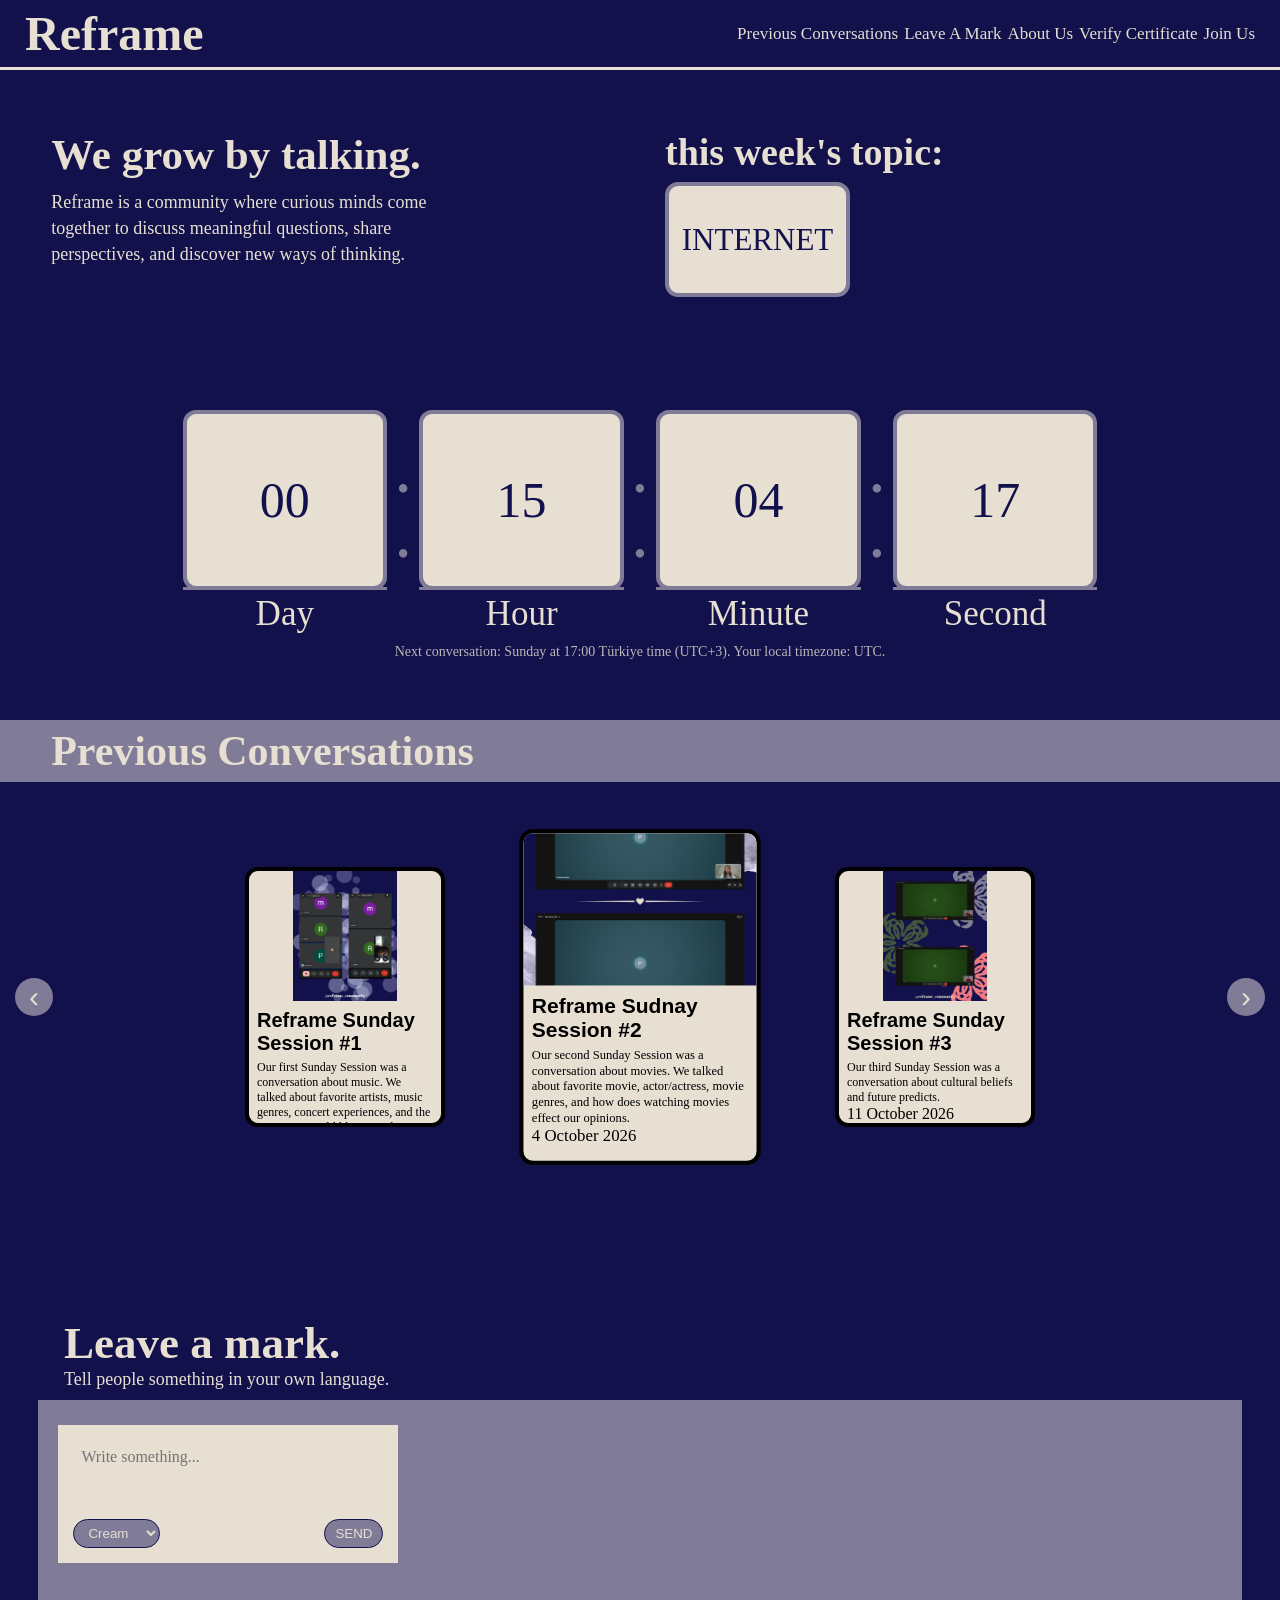
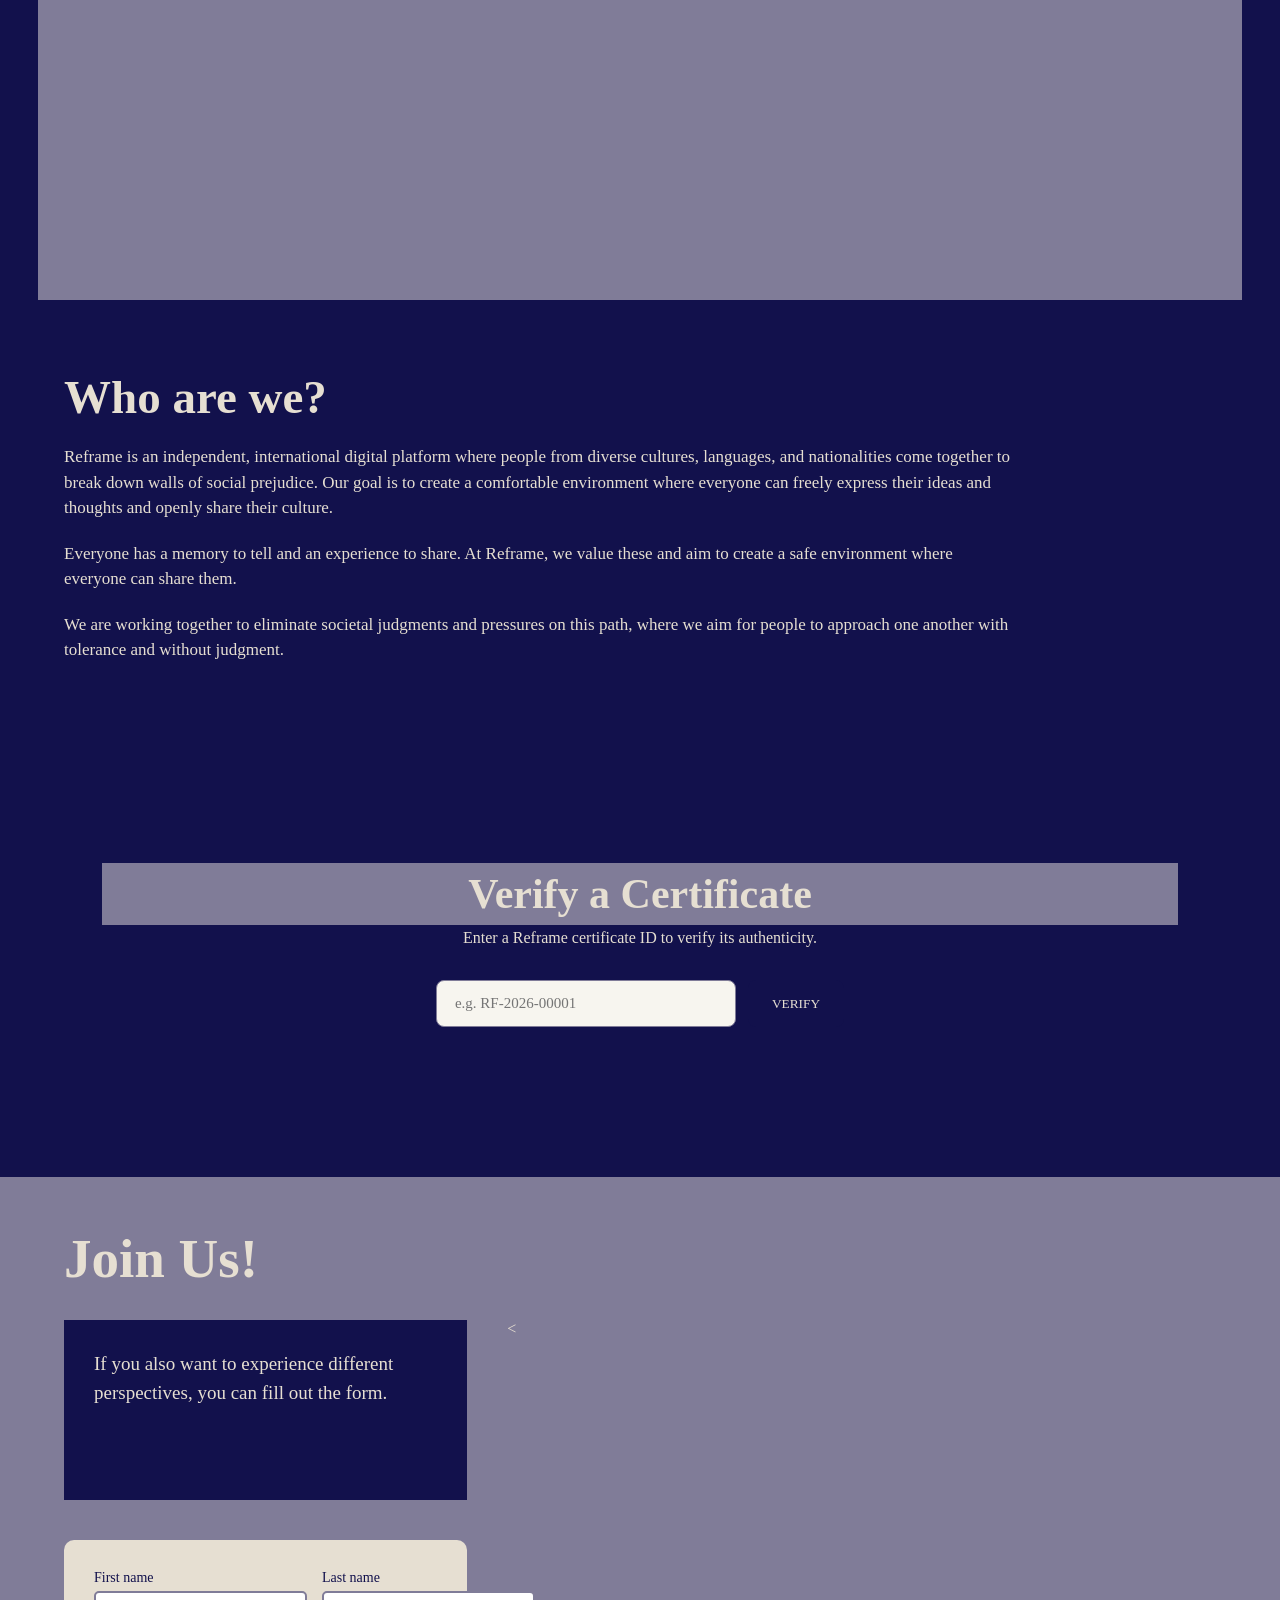
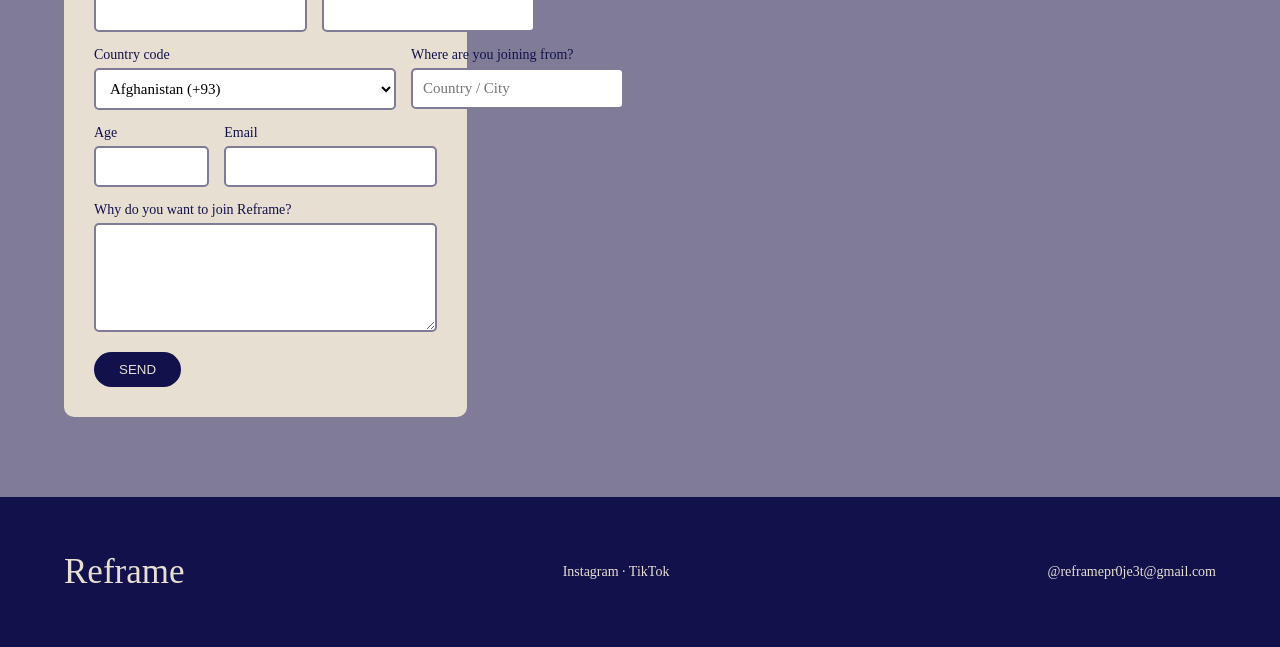
==== index.html @ c9f53643 "Update index.html" ====
<!DOCTYPE html>
<html lang="en">
<head>
    <meta charset="UTF-8">
    <meta name="viewport" content="width=device-width, initial-scale=1.0">

    <title>Reframe | Meaningful Conversations & Different Perspectives</title>
   
    <meta
    name="description"
    content="Reframe is a global community where curious minds come together to discuss meaningful questions, share perspectives, and see things differently."
>

<meta
    name="keywords"
    content="Reframe, discussion community, meaningful conversations, different perspectives, youth community, global community"
>

<meta name="author" content="Reframe">
<meta name="theme-color" content="#12114C">

    <link rel="stylesheet" href="style.css">

    <!-- Open Graph -->
<meta property="og:title"
      content="Reframe | See it differently.">

<meta property="og:description"
      content="A global community for meaningful conversations, different perspectives, and ideas worth exploring.">

<meta property="og:type"
      content="website">

<meta property="og:image"
      content="images/reframe-preview.png">

<!-- Twitter / X -->
<meta name="twitter:card"
      content="summary_large_image">

<meta name="twitter:title"
      content="Reframe | See it differently.">

<meta name="twitter:description"
      content="A global community for meaningful conversations and different perspectives.">

<meta name="twitter:image"
      content="images/reframe-preview.png">

      <link rel="icon" type="image/png" href="images/imagesfavicon.png.png">

      <script type="application/ld+json">
{
    "@context": "https://schema.org",
    "@type": "Organization",
    "name": "Reframe",
    "description": "A global community where curious minds come together to discuss meaningful questions, share perspectives, and discover new ways of thinking.",
    "logo": "images/favicon.png"
}
</script>
</head>

<body>

    <!-- NAVIGATION -->
    <header class="navbar">
        <a href="#top" class="logo">Reframe</a>

        <nav>
            <a href="#previous">Previous Conversations</a>
            <a href="#mark">Leave A Mark</a>
            <a href="#about">About Us</a>
            <a href="#verify">Verify Certificate</a>
            <a href="#join">Join Us</a>
        </nav>
    </header>


    <main id="top">

        <!-- HERO -->
        <section class="hero">

            <div class="hero-intro">
                <h1>We grow by talking.</h1>

                <p>
                    Reframe is a community where curious minds come together
                    to discuss meaningful questions, share perspectives,
                    and discover new ways of thinking.
                </p>
            </div>


            <div class="next-topic">
                <h2>this week's topic:</h2>

                <div class="topic-card">
                    <span>INTERNET</span>
                </div>
            </div>

        </section>


        <!-- COUNTDOWN -->
        <section class="countdown-section">

            <div class="time-box">
                <div class="number" id="days">00</div>
                <div class="line"></div>
                <div class="label">Day</div>
            </div>

            <div class="separator">
                <span>•</span>
                <span>•</span>
            </div>

            <div class="time-box">
                <div class="number" id="hours">00</div>
                <div class="line"></div>
                <div class="label">Hour</div>
            </div>

            <div class="separator">
                <span>•</span>
                <span>•</span>
            </div>

            <div class="time-box">
                <div class="number" id="minutes">00</div>
                <div class="line"></div>
                <div class="label">Minute</div>
            </div>

            <div class="separator">
                <span>•</span>
                <span>•</span>
            </div>

            <div class="time-box">
                <div class="number" id="seconds">00</div>
                <div class="line"></div>
                <div class="label">Second</div>
            </div>

        </section>

        <p class="timezone-note" id="timezone-note">
            Next conversation: Sunday at 17:00 Türkiye time (UTC+3).
        </p>


        <!-- PREVIOUS CONVERSATIONS -->
        <section id="previous" class="previous-section">

            <div class="section-title">
                <h2>Previous Conversations</h2>
            </div>

            <div class="conversation-carousel">

                <button class="carousel-button previous-button">
                    ‹
                </button>

                <div class="cards-track" id="cards-track">

                  <article class="conversation-card">
    <img src="images/F1.jpeg" alt="Reframe Sunday Session #1">

    <div class="card-content">
        <h3>Reframe Sunday Session #1</h3>

        <p>
            Our first Sunday Session was a conversation about music.
            We talked about favorite artists, music genres, concert experiences,
            and the artists we would like to see live.
        </p>

        <span>27 September 2026</span>
    </div>
</article>

                    <article class="conversation-card active">
                        <img src="images/2.png" alt="Reframe Sunday Session #2">
                        <div class="card-content">
                            <h3>Reframe Sudnay Session #2</h3>
                            <p>
                               Our second Sunday Session was a conversation about movies.
                               We talked about favorite movie, actor/actress, movie genres, 
                               and how does watching movies effect our opinions.
                            </p>

                            <span>4 October 2026</span>
                        </div>

                    </article>

                    <article class="conversation-card">
                        <img src="images/third.png" alt="Reframe Sunday Session #3">
                        <div class="card-content">
                            <h3>Reframe Sunday Session #3</h3>
                            <p>
                               Our third Sunday Session was a conversation about cultural beliefs 
                               and future predicts.
                            </p>
                            <span>11 October 2026</span>
                        </div>
                    </article>

                </div>

                <button class="carousel-button next-button">
                    ›
                </button>

            </div>

        </section>


        <!-- LEAVE A MARK -->
        <section id="mark" class="mark-section">

            <div class="mark-heading">
                <h2>Leave a mark.</h2>

                <p>
                    Tell people something in your own language.
                </p>
            </div>

            <div class="mark-board">

                <div class="mark-controls">

                    <textarea
                        id="mark-text"
                        maxlength="180"
                        placeholder="Write something..."
                    ></textarea>

                    <div class="mark-actions">

                        <select id="mark-color">
                            <option value="cream">Cream</option>
                            <option value="red">Red</option>
                            <option value="orange">Orange</option>
                            <option value="pink">Pink</option>
                            <option value="yellow">Yellow</option>
                            <option value="blue">Blue</option>
                            <option value="green">Green</option>
                            <option value="purple">Purple</option>
                        </select>

                        <button id="send-mark">
                            SEND
                        </button>

                    </div>

                </div>

                <div class="notes-area" id="notes-area">
                    <!-- Notes will appear here -->
                </div>

            </div>

        </section>


        <!-- ABOUT -->
        <section id="about" class="about-section">

            <h2>Who are we?</h2>

            <p>
                Reframe is an independent, international digital platform
                where people from diverse cultures, languages, and
                nationalities come together to break down walls of social
                prejudice. Our goal is to create a comfortable environment
                where everyone can freely express their ideas and thoughts
                and openly share their culture.
            </p>

            <p>
                Everyone has a memory to tell and an experience to share.
                At Reframe, we value these and aim to create a safe environment
                where everyone can share them.
            </p>

            <p>
                We are working together to eliminate societal judgments and
                pressures on this path, where we aim for people to approach
                one another with tolerance and without judgment.
            </p>

        </section>


                <!-- VERIFY CERTIFICATE -->
        <section id="verify" class="verify-section">

            <div class="section-title">
                <h2>Verify a Certificate</h2>
            </div>

            <div class="verify-content">

                <p>
                    Enter a Reframe certificate ID to verify its authenticity.
                </p>

                <div class="verify-form">
                    <input
                        type="text"
                        id="certificate-id"
                        placeholder="e.g. RF-2026-00001"
                        maxlength="20"
                    >

                    <button id="verify-button">
                        VERIFY
                    </button>
                </div>

                <div id="certificate-result"></div>

            </div>

        </section>


        <!-- JOIN -->
        <section id="join" class="join-section">

            <h2>Join Us!</h2>

            <div class="join-content">

                <div class="join-text">
                    <p>
                        If you also want to experience different perspectives,
                        you can fill out the form.
                    </p>
                </div>


                <<form
                     id="join-form"
                     action="https://api.web3forms.com/submit"
                     method="POST"
>

                     <input
                        type="hidden"
                        name="access_key"
                        value="cce7c059-09a7-4849-b5f5-30b2f495a149"
                    />

                     <input
                        type="hidden"
                        name="subject"
                        value="New Reframe Application"
                    />

                    
                      <div class="form-row">

                        <div class="form-field">
                            <label for="first-name">First name</label>
                            <input
                                type="text"
                                id="first-name"
                                name="first_name"
                                required
                            >
                        </div>

                        <div class="form-field">
                            <label for="last-name">Last name</label>
                            <input
                                type="text"
                                id="last-name"
                                name="last_name"
                                required
                            >
                        </div>

                    </div>


                    <div class="form-row">

                        <div class="form-field country-code">

                            <label for="country-code">
                                Country code
                            </label>

                            <select
                                id="country-code"
                                name="country_code"
                                required
                            >
                                <option value="+93">Afghanistan (+93)</option>
<option value="+355">Albania (+355)</option>
<option value="+213">Algeria (+213)</option>
<option value="+376">Andorra (+376)</option>
<option value="+244">Angola (+244)</option>
<option value="+1-268">Antigua and Barbuda (+1-268)</option>
<option value="+54">Argentina (+54)</option>
<option value="+374">Armenia (+374)</option>
<option value="+61">Australia (+61)</option>
<option value="+43">Austria (+43)</option>
<option value="+994">Azerbaijan (+994)</option>
<option value="+1-242">Bahamas (+1-242)</option>
<option value="+973">Bahrain (+973)</option>
<option value="+880">Bangladesh (+880)</option>
<option value="+1-246">Barbados (+1-246)</option>
<option value="+375">Belarus (+375)</option>
<option value="+32">Belgium (+32)</option>
<option value="+501">Belize (+501)</option>
<option value="+229">Benin (+229)</option>
<option value="+975">Bhutan (+975)</option>
<option value="+591">Bolivia (+591)</option>
<option value="+387">Bosnia and Herzegovina (+387)</option>
<option value="+267">Botswana (+267)</option>
<option value="+55">Brazil (+55)</option>
<option value="+673">Brunei (+673)</option>
<option value="+359">Bulgaria (+359)</option>
<option value="+226">Burkina Faso (+226)</option>
<option value="+257">Burundi (+257)</option>
<option value="+238">Cabo Verde (+238)</option>
<option value="+855">Cambodia (+855)</option>
<option value="+237">Cameroon (+237)</option>
<option value="+1">Canada (+1)</option>
<option value="+236">Central African Republic (+236)</option>
<option value="+235">Chad (+235)</option>
<option value="+56">Chile (+56)</option>
<option value="+86">China (+86)</option>
<option value="+57">Colombia (+57)</option>
<option value="+269">Comoros (+269)</option>
<option value="+242">Republic of the Congo (+242)</option>
<option value="+243">Democratic Republic of the Congo (+243)</option>
<option value="+506">Costa Rica (+506)</option>
<option value="+385">Croatia (+385)</option>
<option value="+53">Cuba (+53)</option>
<option value="+357">Cyprus (+357)</option>
<option value="+420">Czechia (+420)</option>
<option value="+45">Denmark (+45)</option>
<option value="+253">Djibouti (+253)</option>
<option value="+1-767">Dominica (+1-767)</option>
<option value="+1-809">Dominican Republic (+1-809)</option>
<option value="+593">Ecuador (+593)</option>
<option value="+20">Egypt (+20)</option>
<option value="+503">El Salvador (+503)</option>
<option value="+240">Equatorial Guinea (+240)</option>
<option value="+291">Eritrea (+291)</option>
<option value="+372">Estonia (+372)</option>
<option value="+268">Eswatini (+268)</option>
<option value="+251">Ethiopia (+251)</option>
<option value="+679">Fiji (+679)</option>
<option value="+358">Finland (+358)</option>
<option value="+33">France (+33)</option>
<option value="+241">Gabon (+241)</option>
<option value="+220">Gambia (+220)</option>
<option value="+995">Georgia (+995)</option>
<option value="+49">Germany (+49)</option>
<option value="+233">Ghana (+233)</option>
<option value="+30">Greece (+30)</option>
<option value="+1-473">Grenada (+1-473)</option>
<option value="+502">Guatemala (+502)</option>
<option value="+224">Guinea (+224)</option>
<option value="+245">Guinea-Bissau (+245)</option>
<option value="+592">Guyana (+592)</option>
<option value="+509">Haiti (+509)</option>
<option value="+504">Honduras (+504)</option>
<option value="+36">Hungary (+36)</option>
<option value="+354">Iceland (+354)</option>
<option value="+91">India (+91)</option>
<option value="+62">Indonesia (+62)</option>
<option value="+98">Iran (+98)</option>
<option value="+964">Iraq (+964)</option>
<option value="+353">Ireland (+353)</option>
<option value="+972">Israel (+972)</option>
<option value="+39">Italy (+39)</option>
<option value="+1-876">Jamaica (+1-876)</option>
<option value="+81">Japan (+81)</option>
<option value="+962">Jordan (+962)</option>
<option value="+7">Kazakhstan (+7)</option>
<option value="+254">Kenya (+254)</option>
<option value="+686">Kiribati (+686)</option>
<option value="+965">Kuwait (+965)</option>
<option value="+996">Kyrgyzstan (+996)</option>
<option value="+856">Laos (+856)</option>
<option value="+371">Latvia (+371)</option>
<option value="+961">Lebanon (+961)</option>
<option value="+266">Lesotho (+266)</option>
<option value="+231">Liberia (+231)</option>
<option value="+218">Libya (+218)</option>
<option value="+423">Liechtenstein (+423)</option>
<option value="+370">Lithuania (+370)</option>
<option value="+352">Luxembourg (+352)</option>
<option value="+261">Madagascar (+261)</option>
<option value="+265">Malawi (+265)</option>
<option value="+60">Malaysia (+60)</option>
<option value="+960">Maldives (+960)</option>
<option value="+223">Mali (+223)</option>
<option value="+356">Malta (+356)</option>
<option value="+692">Marshall Islands (+692)</option>
<option value="+222">Mauritania (+222)</option>
<option value="+230">Mauritius (+230)</option>
<option value="+52">Mexico (+52)</option>
<option value="+691">Micronesia (+691)</option>
<option value="+373">Moldova (+373)</option>
<option value="+377">Monaco (+377)</option>
<option value="+976">Mongolia (+976)</option>
<option value="+382">Montenegro (+382)</option>
<option value="+212">Morocco (+212)</option>
<option value="+258">Mozambique (+258)</option>
<option value="+95">Myanmar (+95)</option>
<option value="+264">Namibia (+264)</option>
<option value="+674">Nauru (+674)</option>
<option value="+977">Nepal (+977)</option>
<option value="+31">Netherlands (+31)</option>
<option value="+64">New Zealand (+64)</option>
<option value="+505">Nicaragua (+505)</option>
<option value="+227">Niger (+227)</option>
<option value="+234">Nigeria (+234)</option>
<option value="+850">North Korea (+850)</option>
<option value="+389">North Macedonia (+389)</option>
<option value="+47">Norway (+47)</option>
<option value="+968">Oman (+968)</option>
<option value="+92">Pakistan (+92)</option>
<option value="+680">Palau (+680)</option>
<option value="+970">Palestine (+970)</option>
<option value="+507">Panama (+507)</option>
<option value="+675">Papua New Guinea (+675)</option>
<option value="+595">Paraguay (+595)</option>
<option value="+51">Peru (+51)</option>
<option value="+63">Philippines (+63)</option>
<option value="+48">Poland (+48)</option>
<option value="+351">Portugal (+351)</option>
<option value="+974">Qatar (+974)</option>
<option value="+40">Romania (+40)</option>
<option value="+7">Russia (+7)</option>
<option value="+250">Rwanda (+250)</option>
<option value="+1-869">Saint Kitts and Nevis (+1-869)</option>
<option value="+1-758">Saint Lucia (+1-758)</option>
<option value="+1-784">Saint Vincent and the Grenadines (+1-784)</option>
<option value="+685">Samoa (+685)</option>
<option value="+378">San Marino (+378)</option>
<option value="+239">Sao Tome and Principe (+239)</option>
<option value="+966">Saudi Arabia (+966)</option>
<option value="+221">Senegal (+221)</option>
<option value="+381">Serbia (+381)</option>
<option value="+248">Seychelles (+248)</option>
<option value="+232">Sierra Leone (+232)</option>
<option value="+65">Singapore (+65)</option>
<option value="+421">Slovakia (+421)</option>
<option value="+386">Slovenia (+386)</option>
<option value="+677">Solomon Islands (+677)</option>
<option value="+252">Somalia (+252)</option>
<option value="+27">South Africa (+27)</option>
<option value="+82">South Korea (+82)</option>
<option value="+211">South Sudan (+211)</option>
<option value="+34">Spain (+34)</option>
<option value="+94">Sri Lanka (+94)</option>
<option value="+249">Sudan (+249)</option>
<option value="+597">Suriname (+597)</option>
<option value="+46">Sweden (+46)</option>
<option value="+41">Switzerland (+41)</option>
<option value="+963">Syria (+963)</option>
<option value="+992">Tajikistan (+992)</option>
<option value="+255">Tanzania (+255)</option>
<option value="+66">Thailand (+66)</option>
<option value="+670">Timor-Leste (+670)</option>
<option value="+228">Togo (+228)</option>
<option value="+676">Tonga (+676)</option>
<option value="+1-868">Trinidad and Tobago (+1-868)</option>
<option value="+216">Tunisia (+216)</option>
<option value="+90">Türkiye (+90)</option>
<option value="+993">Turkmenistan (+993)</option>
<option value="+688">Tuvalu (+688)</option>
<option value="+256">Uganda (+256)</option>
<option value="+380">Ukraine (+380)</option>
<option value="+971">United Arab Emirates (+971)</option>
<option value="+44">United Kingdom (+44)</option>
<option value="+1">United States (+1)</option>
<option value="+598">Uruguay (+598)</option>
<option value="+998">Uzbekistan (+998)</option>
<option value="+678">Vanuatu (+678)</option>
<option value="+379">Vatican City (+379)</option>
<option value="+58">Venezuela (+58)</option>
<option value="+84">Vietnam (+84)</option>
<option value="+967">Yemen (+967)</option>
<option value="+260">Zambia (+260)</option>
<option value="+263">Zimbabwe (+263)</option>
                            </select>

                        </div>


                        <div class="form-field">
                            <label for="location">
                                Where are you joining from?
                            </label>

                            <input
                                type="text"
                                id="location"
                                name="location"
                                placeholder="Country / City"
                                required
                            >
                        </div>

                    </div>


                    <div class="form-row">

                        <div class="form-field">
                            <label for="age">Age</label>

                            <input
                                type="number"
                                id="age"
                                name="age"
                                min="0"
                                max="100"
                                required
                            >
                        </div>


                        <div class="form-field">
                            <label for="email">
                                Email
                            </label>

                            <input
                                type="email"
                                id="email"
                                name="email"
                                required
                            >
                        </div>

                    </div>


                    <div class="form-field">

                        <label for="reason">
                            Why do you want to join Reframe?
                        </label>

                        <textarea
                            id="reason"
                            name="reason"
                            rows="5"
                            required
                        ></textarea>

                    </div>


                    <button type="submit" class="submit-button">
                        SEND
                    </button>

                    <p id="form-message"></p>

                </form>

            </div>

        </section>

    </main>


    <!-- FOOTER -->
    <footer>

        <div class="footer-logo">
            Reframe
        </div>

        <div class="social-links">
            Instagram · TikTok
        </div>

        <div class="email">
            @reframepr0je3t@gmail.com
        </div>

    </footer>


    <script src="script.js"></script>

</body>
</html>
---- style.css ----
@import url('https://fonts.googleapis.com/css2?family=DM+Serif+Display&display=swap');

:root {
    --navy: #12114C;
    --lavender: #807C98;
    --cream: #E6DFD2;
    --white: #F7F5EF;
    --black: #000000;
}

* {
    margin: 0;
    padding: 0;
    box-sizing: border-box;
}

html {
    scroll-behavior: smooth;
}

body {
    background-color: var(--navy);
    color: var(--cream);
    font-family: "CMU Serif", Georgia, serif;
    overflow-x: hidden;
}

a {
    color: inherit;
    text-decoration: none;
}


/* =========================
   NAVBAR
========================= */

.navbar {
    height: 70px;
    padding: 0 25px;

    display: flex;
    align-items: center;
    justify-content: space-between;

    border-bottom: 3px solid var(--cream);
}

.logo {
    font-family: "Amarego", Georgia, serif;
    font-size: 48px;
    font-weight: bold;
}

.navbar nav {
    display: flex;
    gap: 6px;
    font-size: 17px;
}

.navbar nav a {
    transition: opacity 0.3s ease;
}

.navbar nav a:hover {
    opacity: 0.6;
}


/* =========================
   HERO
========================= */

.hero {
    min-height: 330px;
    padding: 60px 4% 30px;

    display: grid;
    grid-template-columns: 1fr 1fr;
    gap: 50px;
}

.hero-intro h1,
.next-topic h2,
.mark-heading h2,
.about-section h2,
.join-section h2,
.section-title h2 {
    font-family: "Amarego", Georgia, serif;
}

.hero-intro h1 {
    font-size: 43px;
    margin-bottom: 10px;
}

.hero-intro p {
    max-width: 430px;
    font-size: 18px;
    line-height: 1.45;
}

.next-topic h2 {
    font-size: 38px;
    margin-bottom: 8px;
}

.topic-card {
    width: 185px;
    height: 115px;

    background-color: var(--cream);
    color: var(--navy);

    border: 4px solid var(--lavender);
    border-radius: 13px;

    display: flex;
    justify-content: center;
    align-items: center;

    font-family: "CMU Serif", Georgia, serif;
    font-size: 31px;

    transition: transform 0.4s ease;
}

.topic-card:hover {
    transform: rotate(-2deg) scale(1.03);
}


/* =========================
   COUNTDOWN
========================= */

.countdown-section {
    padding: 10px 3% 0;

    display: flex;
    align-items: center;
    justify-content: center;

    gap: 10px;
}

.time-box {
    width: 17%;
    text-align: center;
}

.number {
    height: 180px;

    background-color: var(--cream);
    color: var(--navy);

    border: 4px solid var(--lavender);
    border-radius: 13px;

    display: flex;
    align-items: center;
    justify-content: center;

    font-size: 50px;
}

.line {
    height: 3px;
    background-color: var(--lavender);
    margin-top: -3px;
}

.label {
    margin-top: 4px;

    font-family: "Amarego", Georgia, serif;
    font-size: 35px;
}

.separator {
    display: flex;
    flex-direction: column;
    gap: 25px;

    color: var(--lavender);
    font-size: 35px;
}

.timezone-note {
    text-align: center;
    font-size: 14px;
    opacity: 0.8;
    margin: 10px 0 60px;
}


/* =========================
   PREVIOUS CONVERSATIONS
========================= */

.previous-section {
    padding-bottom: 80px;
}

.section-title {
    width: 100%;
    padding: 7px 4%;

    background-color: var(--lavender);
    color: var(--cream);
}

.section-title h2 {
    font-size: 42px;
}

.conversation-carousel {
    position: relative;

    display: flex;
    align-items: center;
    justify-content: center;

    overflow: hidden;
    padding: 30px 0;
}

.cards-track {
    width: 100%;
    display: flex;
    align-items: center;
    justify-content: center;
    gap: 80px;

    transition: transform 0.8s ease;
}

.conversation-card {
    width: 200px;
    min-width: 200px;
    height: 260px;

    background-color: var(--cream);
    color: var(--black);

    border: 4px solid black;
    border-radius: 13px;

    overflow: hidden;

    transition:
        transform 0.8s ease,
        opacity 0.8s ease;
}

.conversation-card.active {
    width: 230px;
    min-width: 230px;
    height: 320px;
    transform: scale(1.05);
}

.conversation-card img {
    width: 100%;
    height: 130px;
    object-fit: contain;
    display: block;
}

.conversation-card.active img {
    height: 145px;
    object-fit: cover;
    display: block;
}

.card-content {
    padding: 8px;
}

.card-content h3 {
    font-family: Arial, sans-serif;
    font-size: 20px;
    margin-bottom: 5px;
}

.card-content p {
    font-size: 12px;
    line-height: 1.25;
}

.carousel-button {
    position: absolute;
    z-index: 10;

    width: 38px;
    height: 38px;

    border: none;
    border-radius: 50%;

    background: var(--lavender);
    color: var(--cream);

    font-size: 30px;
    cursor: pointer;
}

.previous-button {
    left: 15px;
}

.next-button {
    right: 15px;
}

.conversation-carousel {
    position: relative;

    display: flex;
    align-items: center;
    justify-content: center;

    overflow: hidden;
    padding: 55px 0 80px;
}

/* =========================
   LEAVE A MARK
========================= */

.mark-section {
    padding-bottom: 70px;
}

.mark-heading {
    padding: 0 5%;
    margin-bottom: 10px;
}

.mark-heading h2 {
    font-size: 45px;
}

.mark-heading p {
    font-size: 18px;
}

.mark-board {
    position: relative;

    width: 94%;
    height: 500px;
    margin: auto;

    background-color: var(--lavender);

    overflow: hidden;
}

.mark-controls {
    position: absolute;
    top: 25px;
    left: 20px;
    z-index: 100;

    width: 340px;

    padding: 15px;

    background-color: var(--cream);
}

.mark-controls textarea {
    width: 100%;
    height: 70px;

    padding: 8px;

    border: none;
    outline: none;

    background: transparent;
    color: var(--navy);

    font-family: "CMU Serif", Georgia, serif;
    font-size: 16px;

    resize: none;
}

.mark-actions {
    display: flex;
    justify-content: space-between;
    margin-top: 5px;
}

.mark-actions select,
.mark-actions button {
    background-color: var(--lavender);
    color: var(--cream);

    border: 1px solid var(--navy);
    border-radius: 20px;

    padding: 5px 10px;

    cursor: pointer;
}


/* =========================
   NOTES
========================= */

.note {
    position: absolute;

    width: 150px;
    min-height: 90px;

    padding: 18px;

    display: flex;
    align-items: center;
    justify-content: center;

    text-align: center;

    font-family: "CMU Serif", Georgia, serif;
    font-size: 14px;

    color: var(--black);

    border-radius: 2px;

    box-shadow:
        0 4px 10px rgba(0, 0, 0, 0.12);

    animation: noteAppear 0.6s ease;
}
.note.pink {
    background-color: #DDA7E8;
}

.note.orange {
    background-color: #ee8a2c;
}

.note.red {
    background-color: #d81010;
}

.note.yellow {
    background-color: #FFE066;
}

.note.blue {
    background-color: #3f47bb;
}

.note.green {
    background-color: #3bf144;
}

.note.purple {
    background-color: #b65ae7;
}

.note.cream {
    background-color: var(--cream);
}

@keyframes noteAppear {

    0% {
        opacity: 0;
        transform: scale(0.75) rotate(0deg);
    }

    70% {
        opacity: 1;
    }

    100% {
        opacity: 1;
    }
}


/* =========================
   ABOUT
========================= */

.about-section {
    padding: 0 5% 80px;
}

.about-section h2 {
    font-size: 47px;
    margin-bottom: 20px;
}

.about-section p {
    max-width: 950px;
    font-size: 17px;
    line-height: 1.5;
    margin-bottom: 20px;
}


/* =========================
   JOIN
========================= */

.join-section {
    background-color: var(--lavender);
    color: var(--cream);

    padding: 50px 5% 80px;
}

.join-section h2 {
    font-size: 55px;
    margin-bottom: 30px;
}

.join-content {
    display: grid;
    grid-template-columns: 35% 65%;
    gap: 40px;
}

.join-text {
    background-color: var(--navy);
    padding: 30px;

    font-size: 19px;
    line-height: 1.5;

    min-height: 180px;
}

#join-form {
    background-color: var(--cream);
    color: var(--navy);

    padding: 30px;

    border-radius: 10px;
}

.form-row {
    display: grid;
    grid-template-columns: 1fr 1fr;
    gap: 15px;
}

.form-field {
    display: flex;
    flex-direction: column;
    margin-bottom: 15px;
}

.form-field label {
    font-size: 14px;
    margin-bottom: 5px;
}

.form-field input,
.form-field select,
.form-field textarea {
    padding: 10px;

    border: 2px solid var(--lavender);
    border-radius: 5px;

    font-family: inherit;
    font-size: 15px;

    background: white;
}

.form-field textarea {
    resize: vertical;
}

.submit-button {
    margin-top: 5px;

    border: none;
    border-radius: 20px;

    padding: 10px 25px;

    background-color: var(--navy);
    color: var(--cream);

    cursor: pointer;
}


/* =========================
   FOOTER
========================= */

footer {
    min-height: 150px;

    padding: 25px 5%;

    display: flex;
    justify-content: space-between;
    align-items: center;

    background-color: var(--navy);
}

.footer-logo {
    font-family: "Amarego", Georgia, serif;
    font-size: 35px;
}

.social-links,
.email {
    font-size: 14px;
}


/* =========================
   MOBILE
========================= */

@media (max-width: 700px) {

    .navbar {
        height: auto;
        padding: 15px;
        align-items: flex-start;
    }

    .logo {
        font-size: 34px;
    }

    .navbar nav {
        gap: 4px;
        font-size: 11px;
        flex-wrap: wrap;
        justify-content: flex-end;
    }

    .hero {
        grid-template-columns: 1fr;
        padding: 40px 7%;
    }

    .hero-intro h1 {
        font-size: 36px;
    }

    .next-topic h2 {
        font-size: 31px;
    }

    .countdown-section {
        gap: 3px;
    }

    .time-box {
        width: 23%;
    }

    .number {
        height: 110px;
        font-size: 30px;
    }

    .label {
        font-size: 23px;
    }

    .separator {
        font-size: 20px;
        gap: 12px;
    }

    .section-title h2 {
        font-size: 31px;
    }

    .cards-track {
        gap: 35px;
    }

    .conversation-card:not(.active) {
        opacity: 0.45;
    }

    .mark-board {
        height: 550px;
    }

    .mark-controls {
        width: calc(100% - 30px);
        left: 15px;
    }

    .join-content {
        grid-template-columns: 1fr;
    }

    .form-row {
        grid-template-columns: 1fr;
    }

    footer {
        flex-direction: column;
        gap: 20px;
        text-align: center;
    }
}
#form-message {
    display: none;

    margin-top: 15px;

    font-family: "CMU Serif", Georgia, serif;
    font-size: 15px;

    line-height: 1.4;
}
/* =========================
   VERIFY CERTIFICATE
   ========================= */

.verify-section {
    padding: 100px 8%;
    text-align: center;
}

.verify-content {
    max-width: 650px;
    margin: 0 auto;
}

.verify-content p {
    margin-bottom: 30px;
    line-height: 1.6;
}

.verify-form {
    display: flex;
    justify-content: center;
    gap: 12px;
    flex-wrap: wrap;
}

#certificate-id {
    width: 300px;
    padding: 14px 18px;

    border: 1px solid #807C98;
    border-radius: 8px;

    background: #F7F5EF;
    color: #12114C;

    font-family: inherit;
    font-size: 15px;

    outline: none;

    display: block;
    visibility: visible;
    opacity: 1;
    box-sizing: border-box;
}

#certificate-id:focus {
    border-color: #12114C;
    background: #F7F5EF;
    color: #12114C;
}

#verify-button {
    padding: 14px 24px;
    border: none;
    border-radius: 8px;
    background-color: #12114C;
    color: #E6DFD2;
    font-family: inherit;
    cursor: pointer;
    transition: 0.3s ease;
}

#verify-button:hover {
    opacity: 0.85;
}

#certificate-result {
    margin-top: 30px;
    min-height: 20px;
}

.certificate-valid {
    padding: 25px;
    border: 1px solid #807C98;
    border-radius: 12px;
    background-color: rgba(230, 223, 210, 0.5);
    text-align: left;
}

.certificate-valid h3 {
    margin-top: 0;
    color: #12114C;
}

.certificate-valid p {
    margin: 8px 0;
}

.certificate-invalid {
    color: #12114C;
    padding: 15px;
}
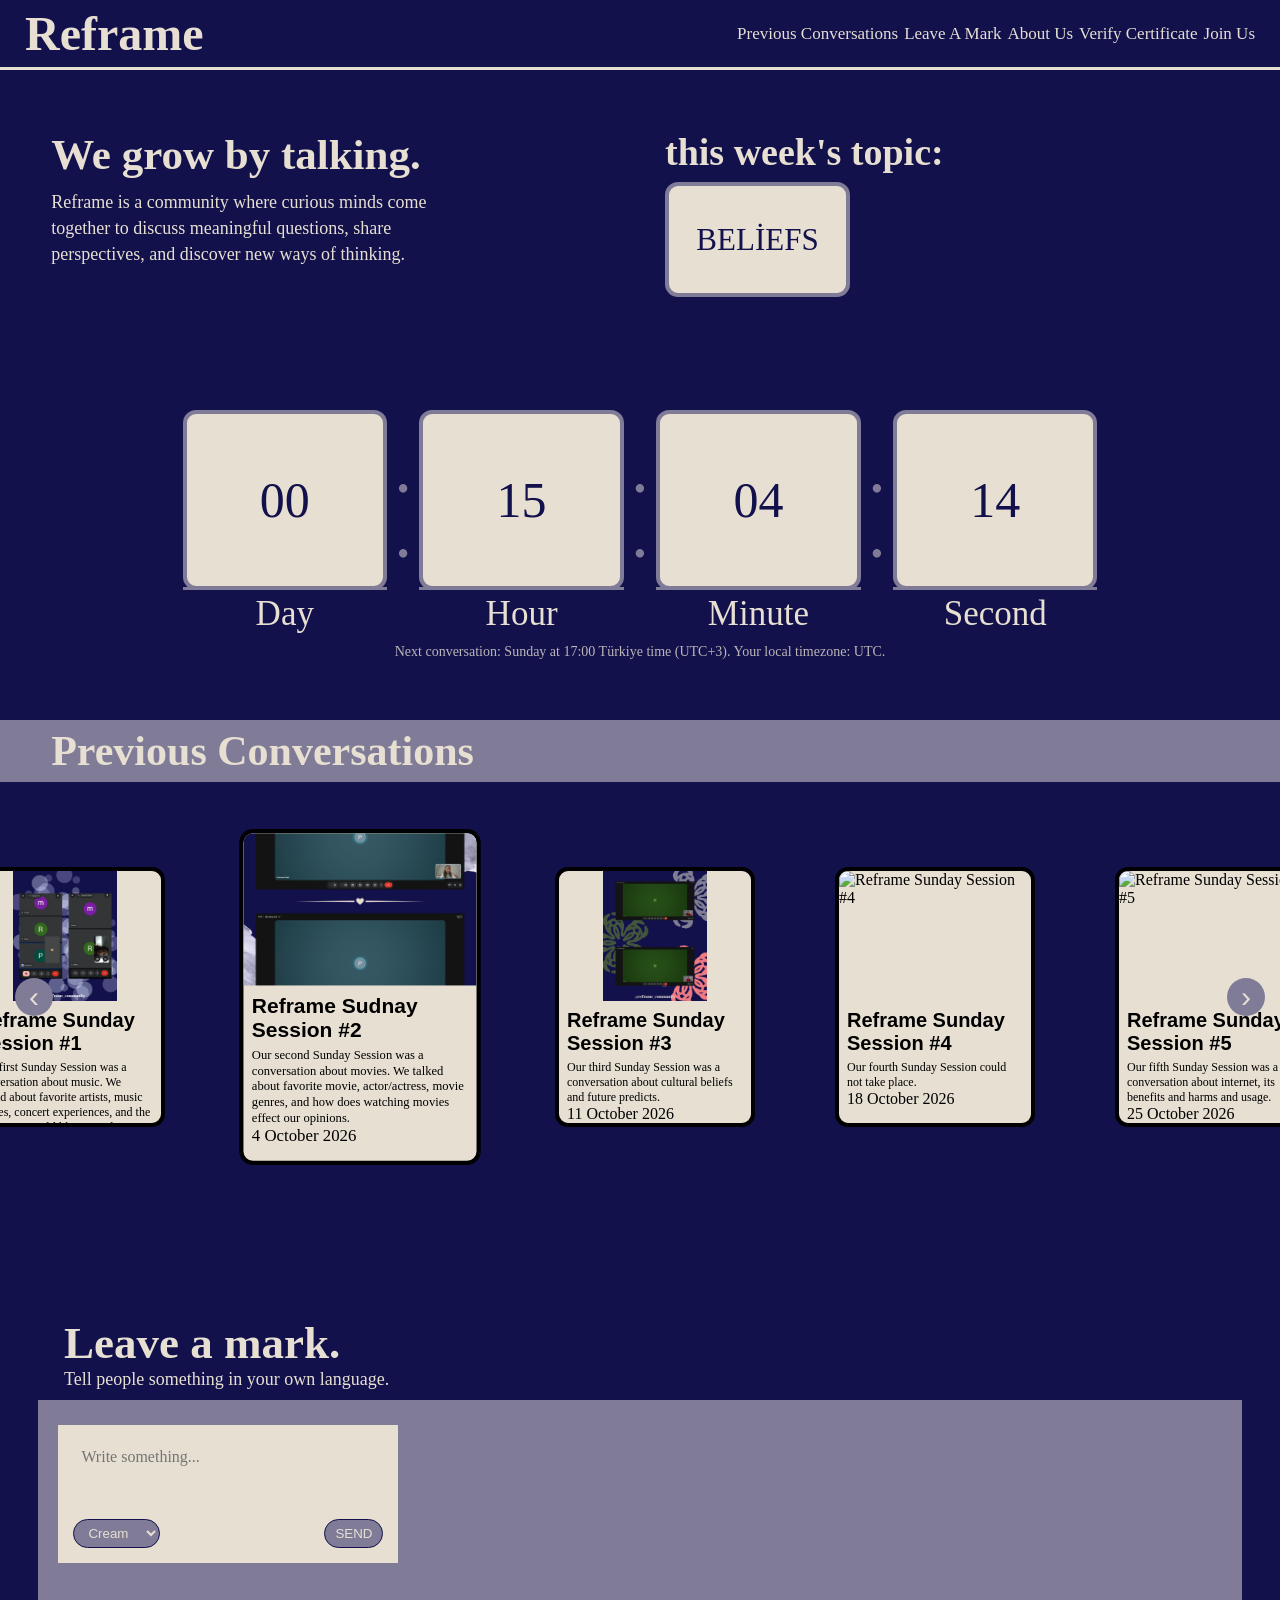
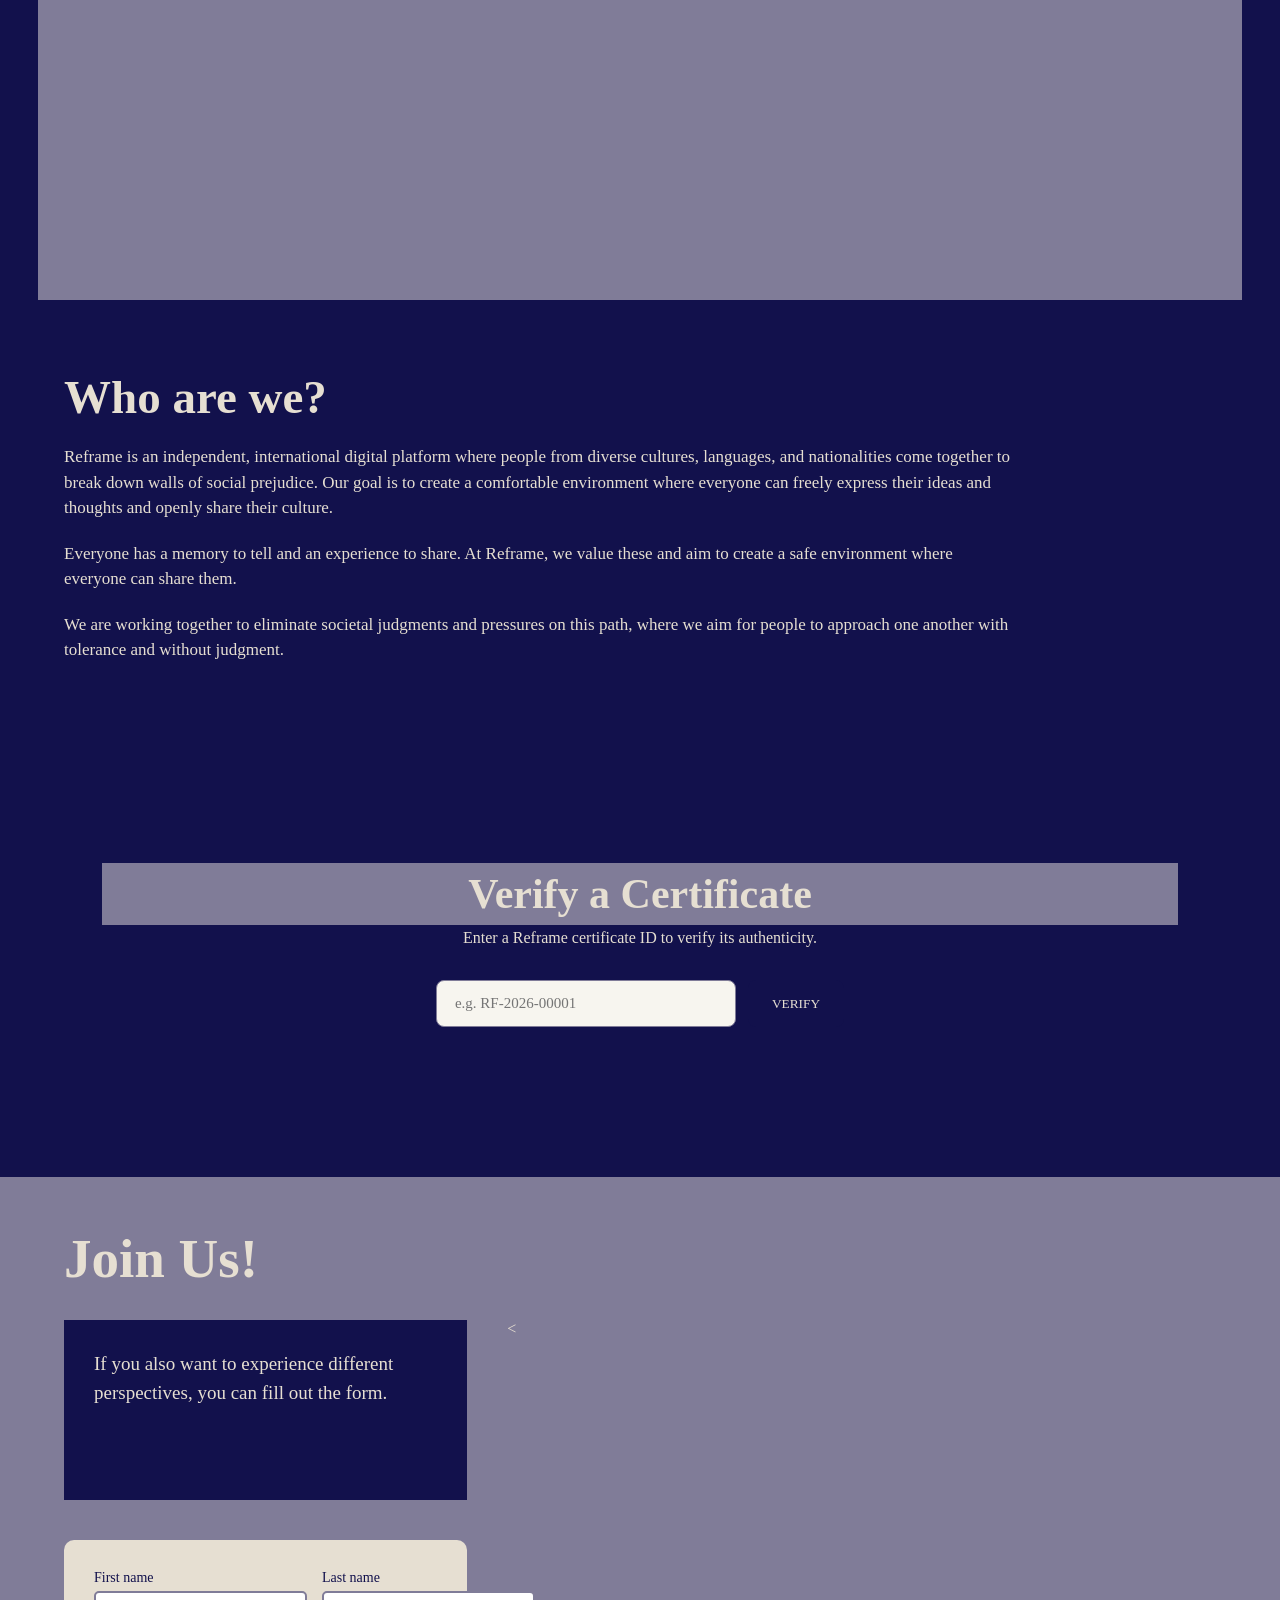
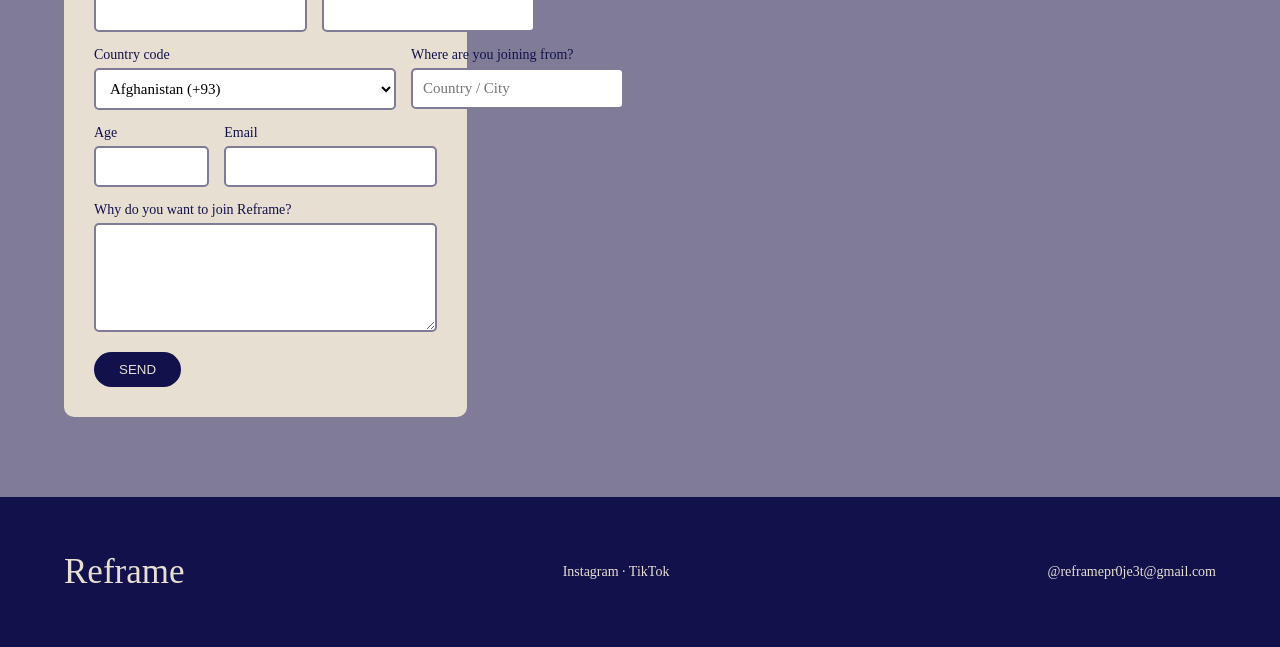
==== commit 35ae6db1: "Update index.html" ====
--- a/index.html
+++ b/index.html
@@ -96,7 +96,7 @@
                 <h2>this week's topic:</h2>
 
                 <div class="topic-card">
-                    <span>INTERNET</span>
+                    <span>BELİEFS</span>
                 </div>
             </div>
 
@@ -209,6 +209,33 @@
                             <span>11 October 2026</span>
                         </div>
                     </article>
+
+                    
+                    <article class="conversation-card">
+                        <img src="images/reframe.png" alt="Reframe Sunday Session #4">
+                        <div class="card-content">
+                            <h3>Reframe Sunday Session #4</h3>
+                            <p>
+                               Our fourth Sunday Session could not take place.
+                            </p>
+                            <span>18 October 2026</span>
+                        </div>
+                    </article>
+
+
+                    
+                    <article class="conversation-card">
+                        <img src="images/5.jpeg" alt="Reframe Sunday Session #5">
+                        <div class="card-content">
+                            <h3>Reframe Sunday Session #5</h3>
+                            <p>
+                               Our fifth Sunday Session was a conversation about internet, 
+                               its benefits and harms and usage.
+                            </p>
+                            <span>25 October 2026</span>
+                        </div>
+                    </article>
+
 
                 </div>
 
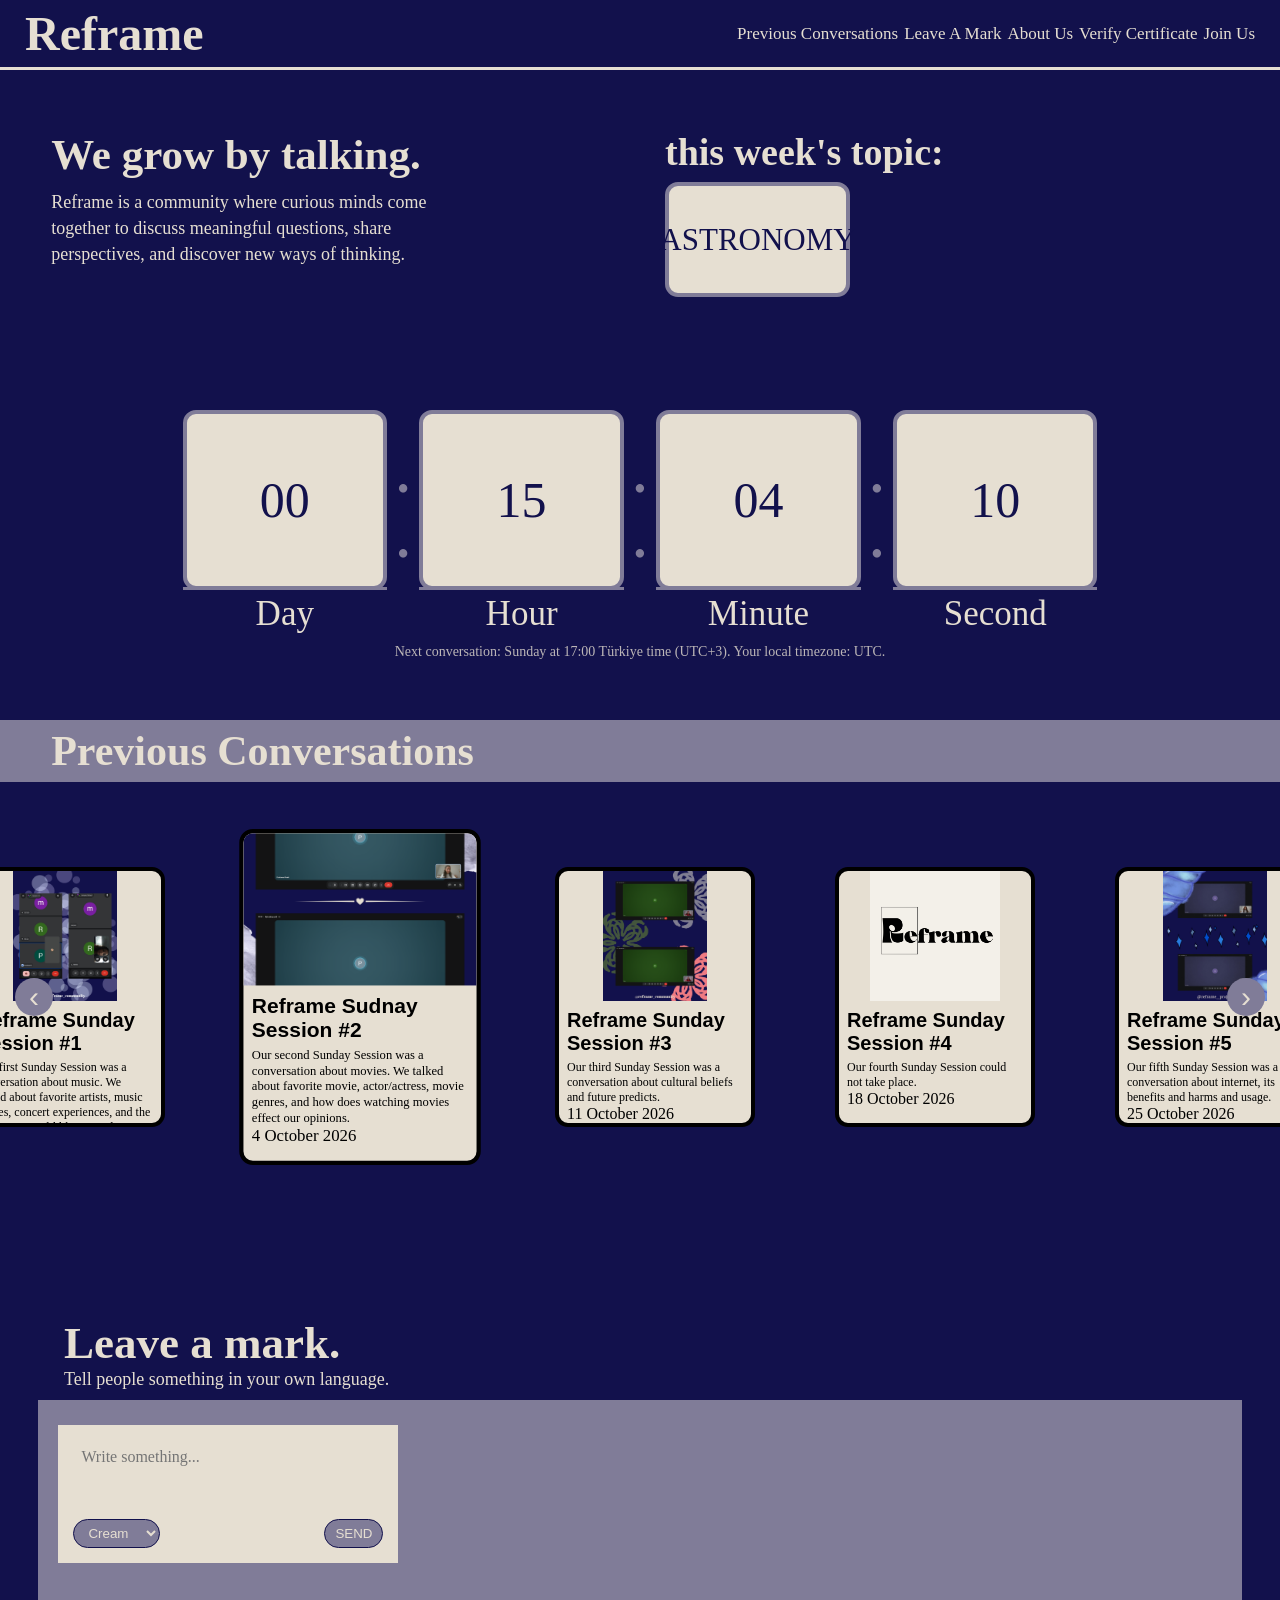
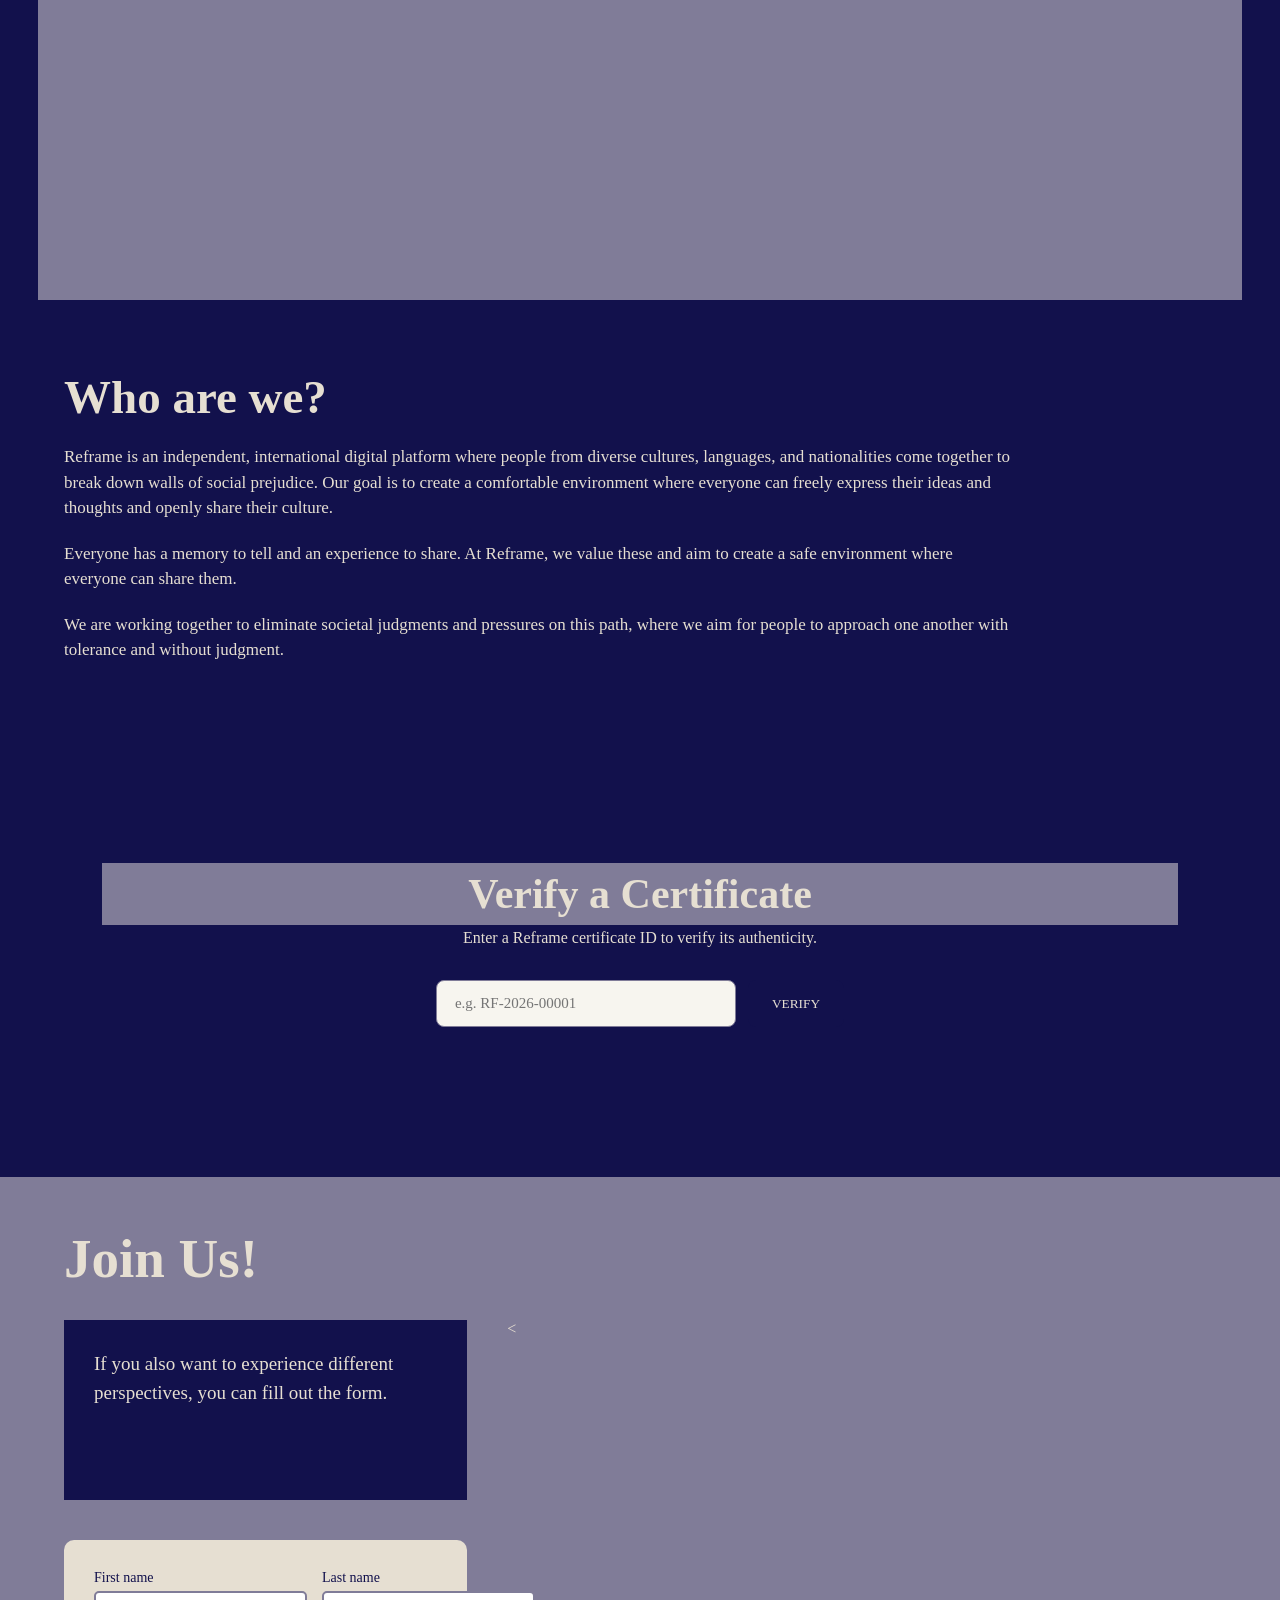
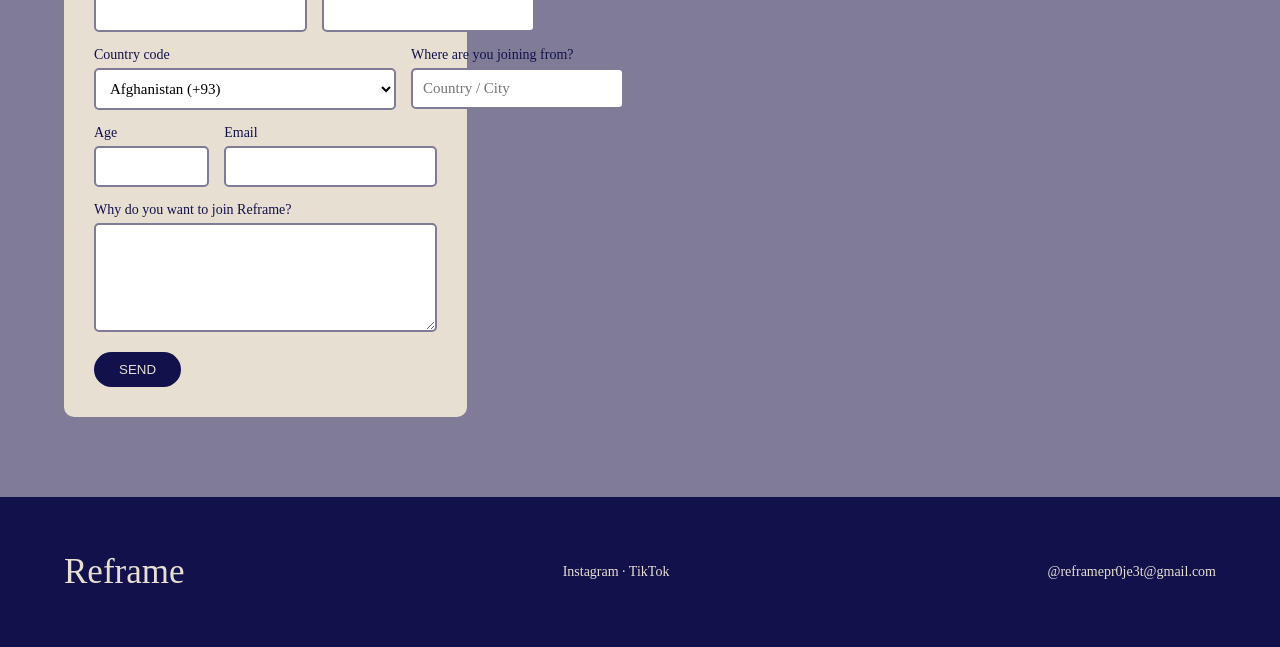
==== commit 72b481fc: "Update greeting from 'Hello' to 'Goodbye'" ====
--- a/index.html
+++ b/index.html
@@ -96,7 +96,7 @@
                 <h2>this week's topic:</h2>
 
                 <div class="topic-card">
-                    <span>BELİEFS</span>
+                    <span>ASTRONOMY</span>
                 </div>
             </div>
 
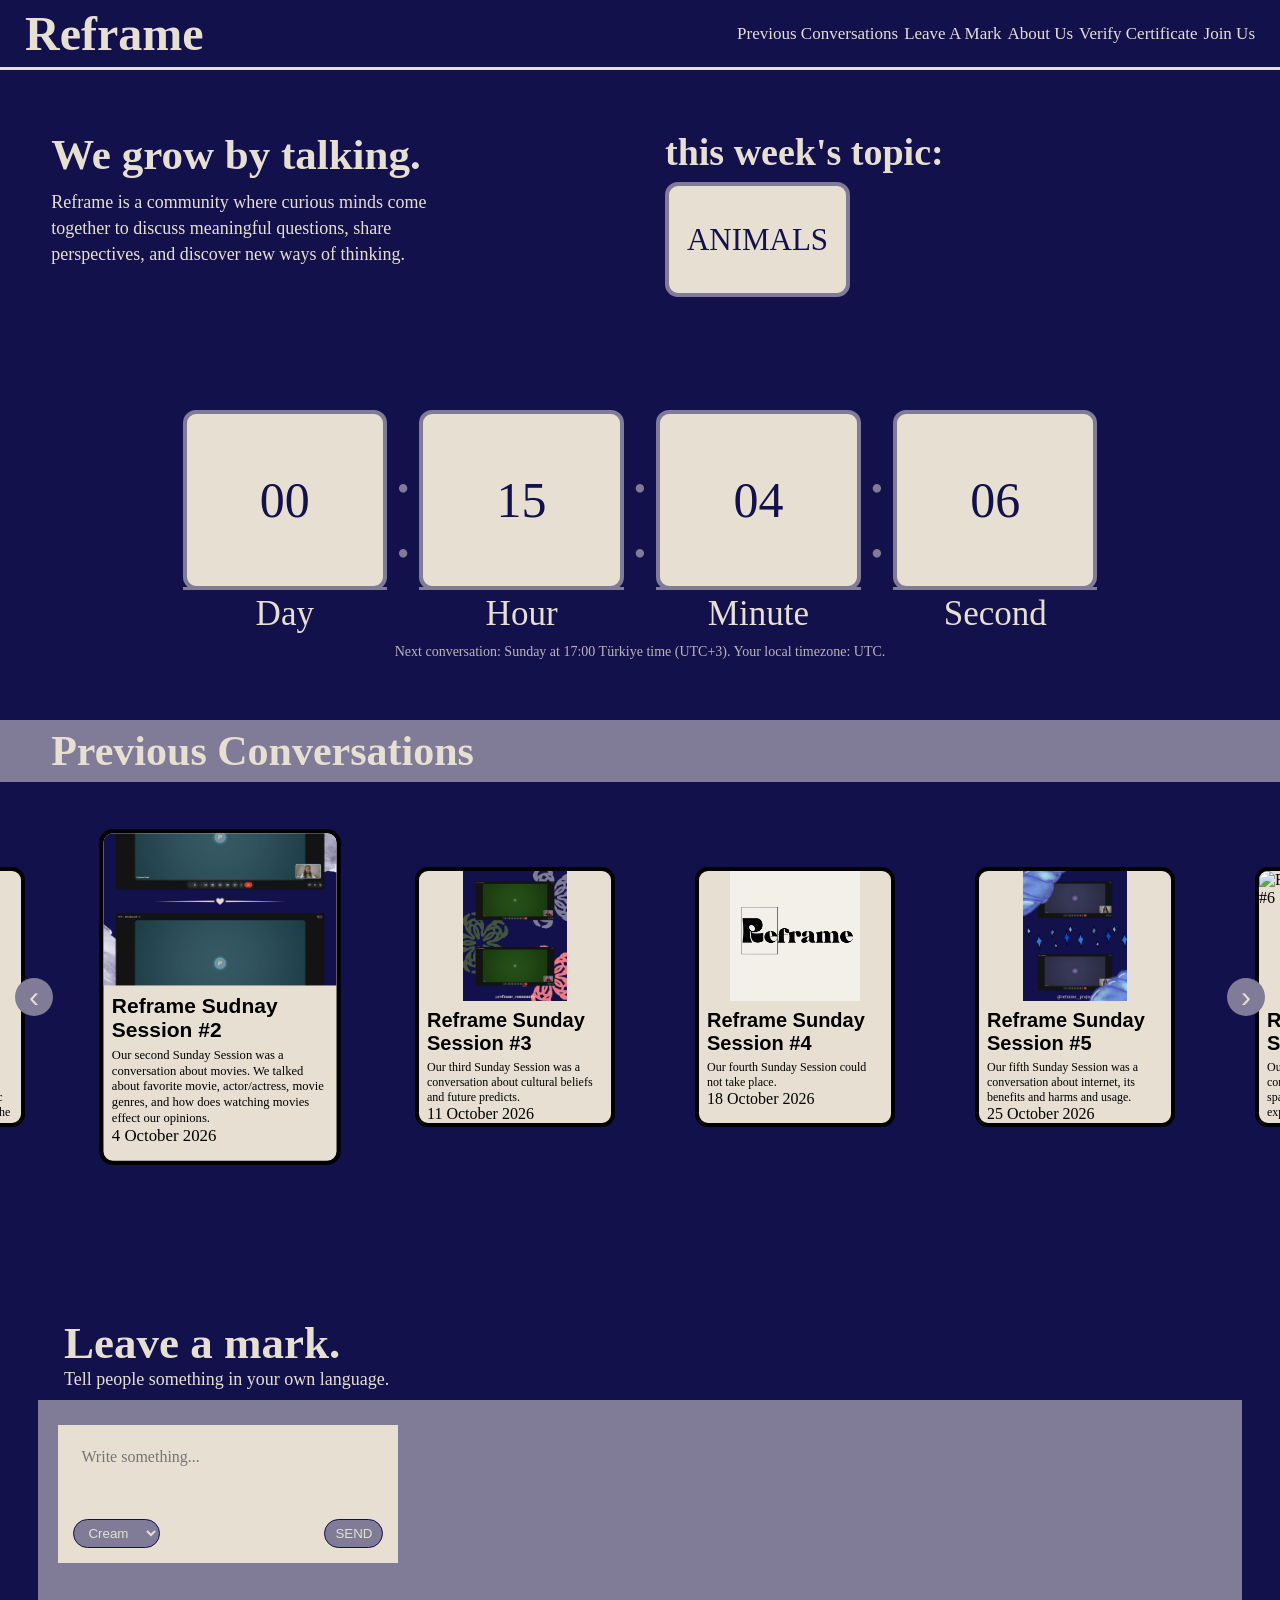
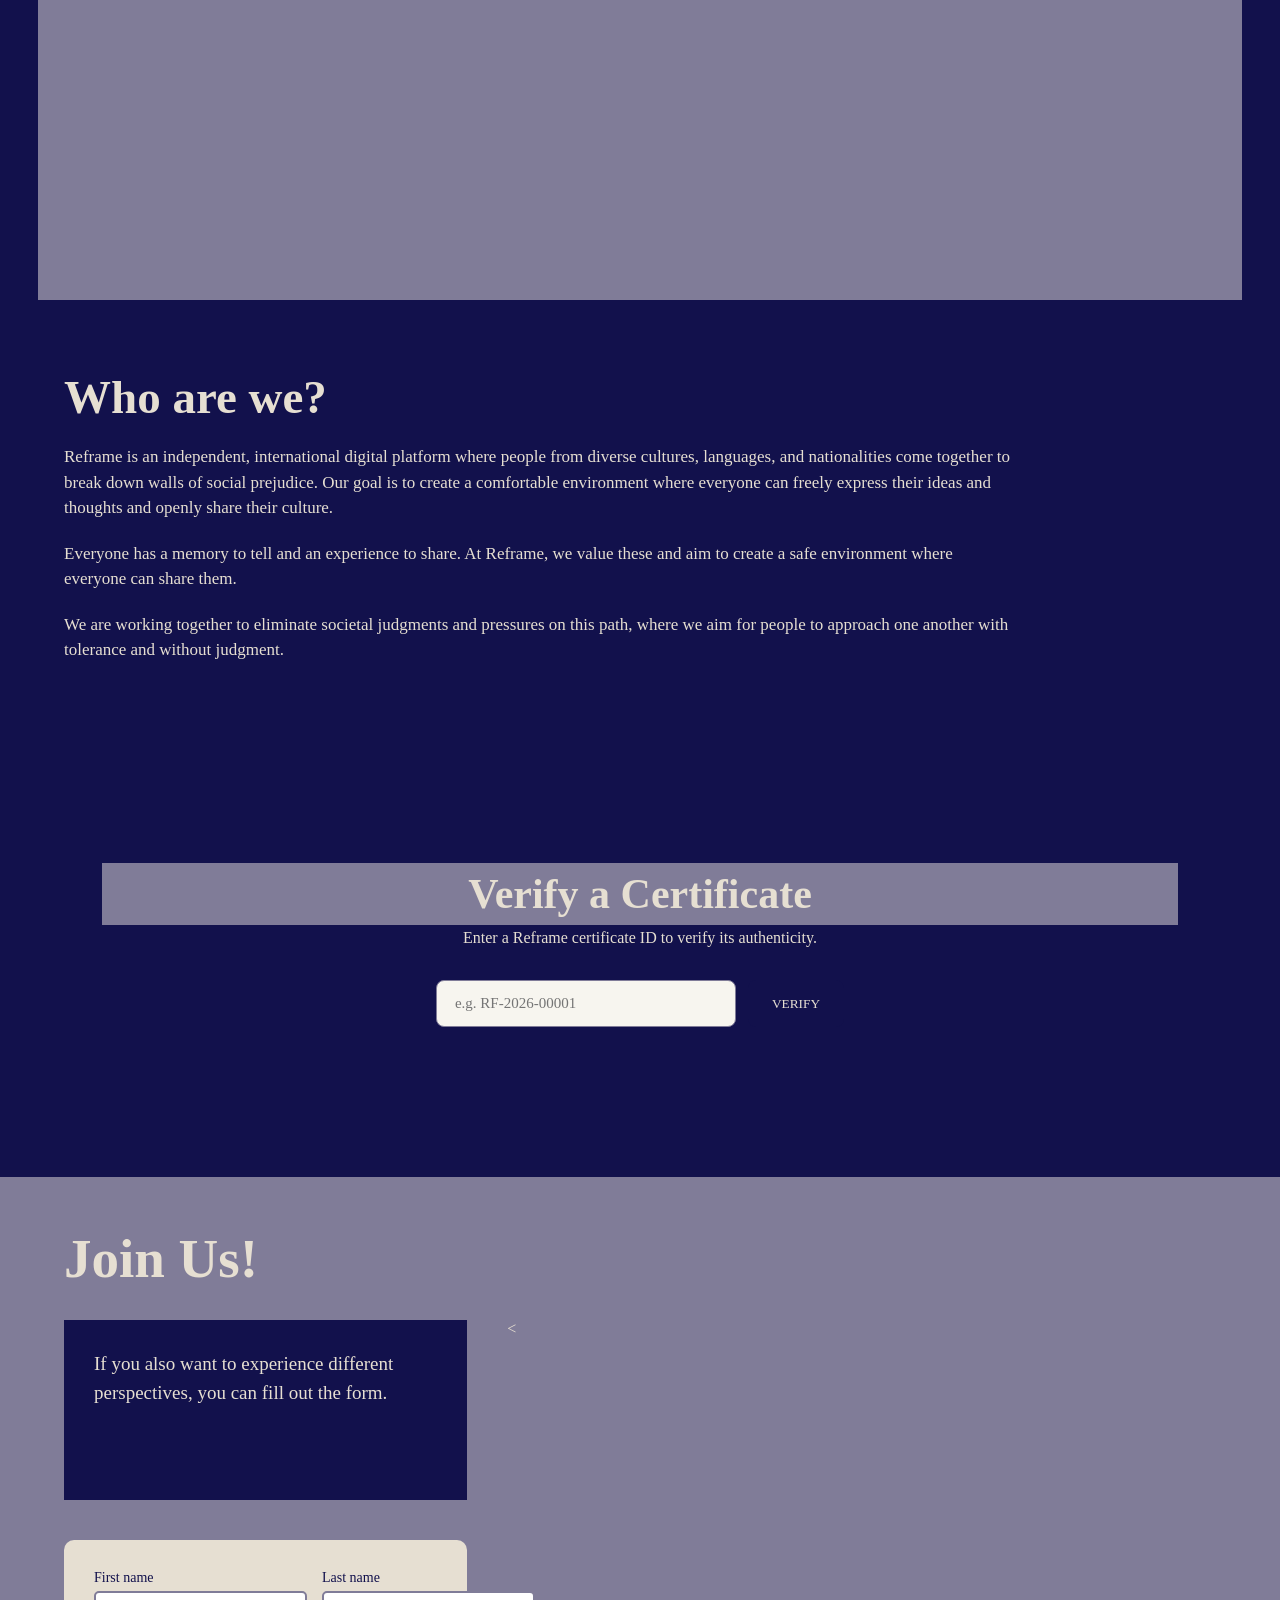
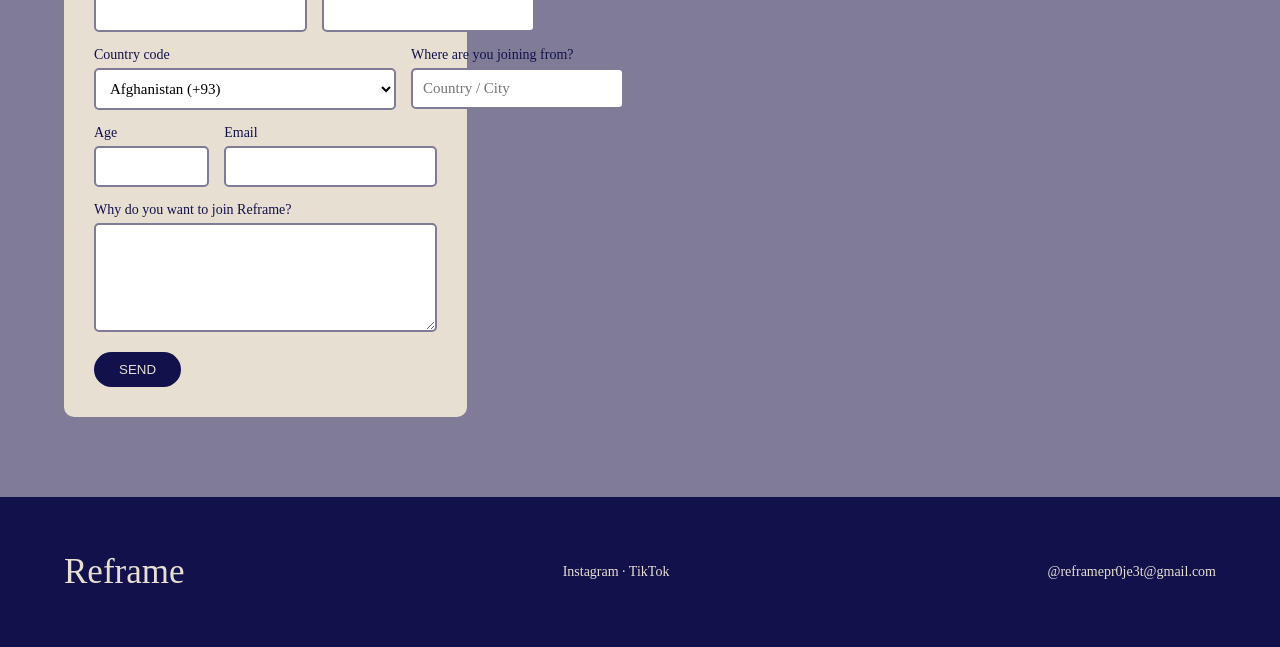
==== commit fb98706b: "Update print statement from 'Hello' to 'Goodbye'" ====
--- a/index.html
+++ b/index.html
@@ -96,7 +96,7 @@
                 <h2>this week's topic:</h2>
 
                 <div class="topic-card">
-                    <span>ASTRONOMY</span>
+                    <span>ANIMALS</span>
                 </div>
             </div>
 
@@ -236,6 +236,19 @@
                         </div>
                     </article>
 
+
+
+                           <article class="conversation-card">
+                        <img src="images/ö6.jpeg" alt="Reframe Sunday Session #6">
+                        <div class="card-content">
+                            <h3>Reframe Sunday Session #6</h3>
+                            <p>
+                               Our sixth Sunday Session was a conversation about astronomy,
+                               space, planets and space explorarion.
+                            </p>
+                            <span>1 November 2026</span>
+                        </div>
+                    </article>
 
                 </div>
 
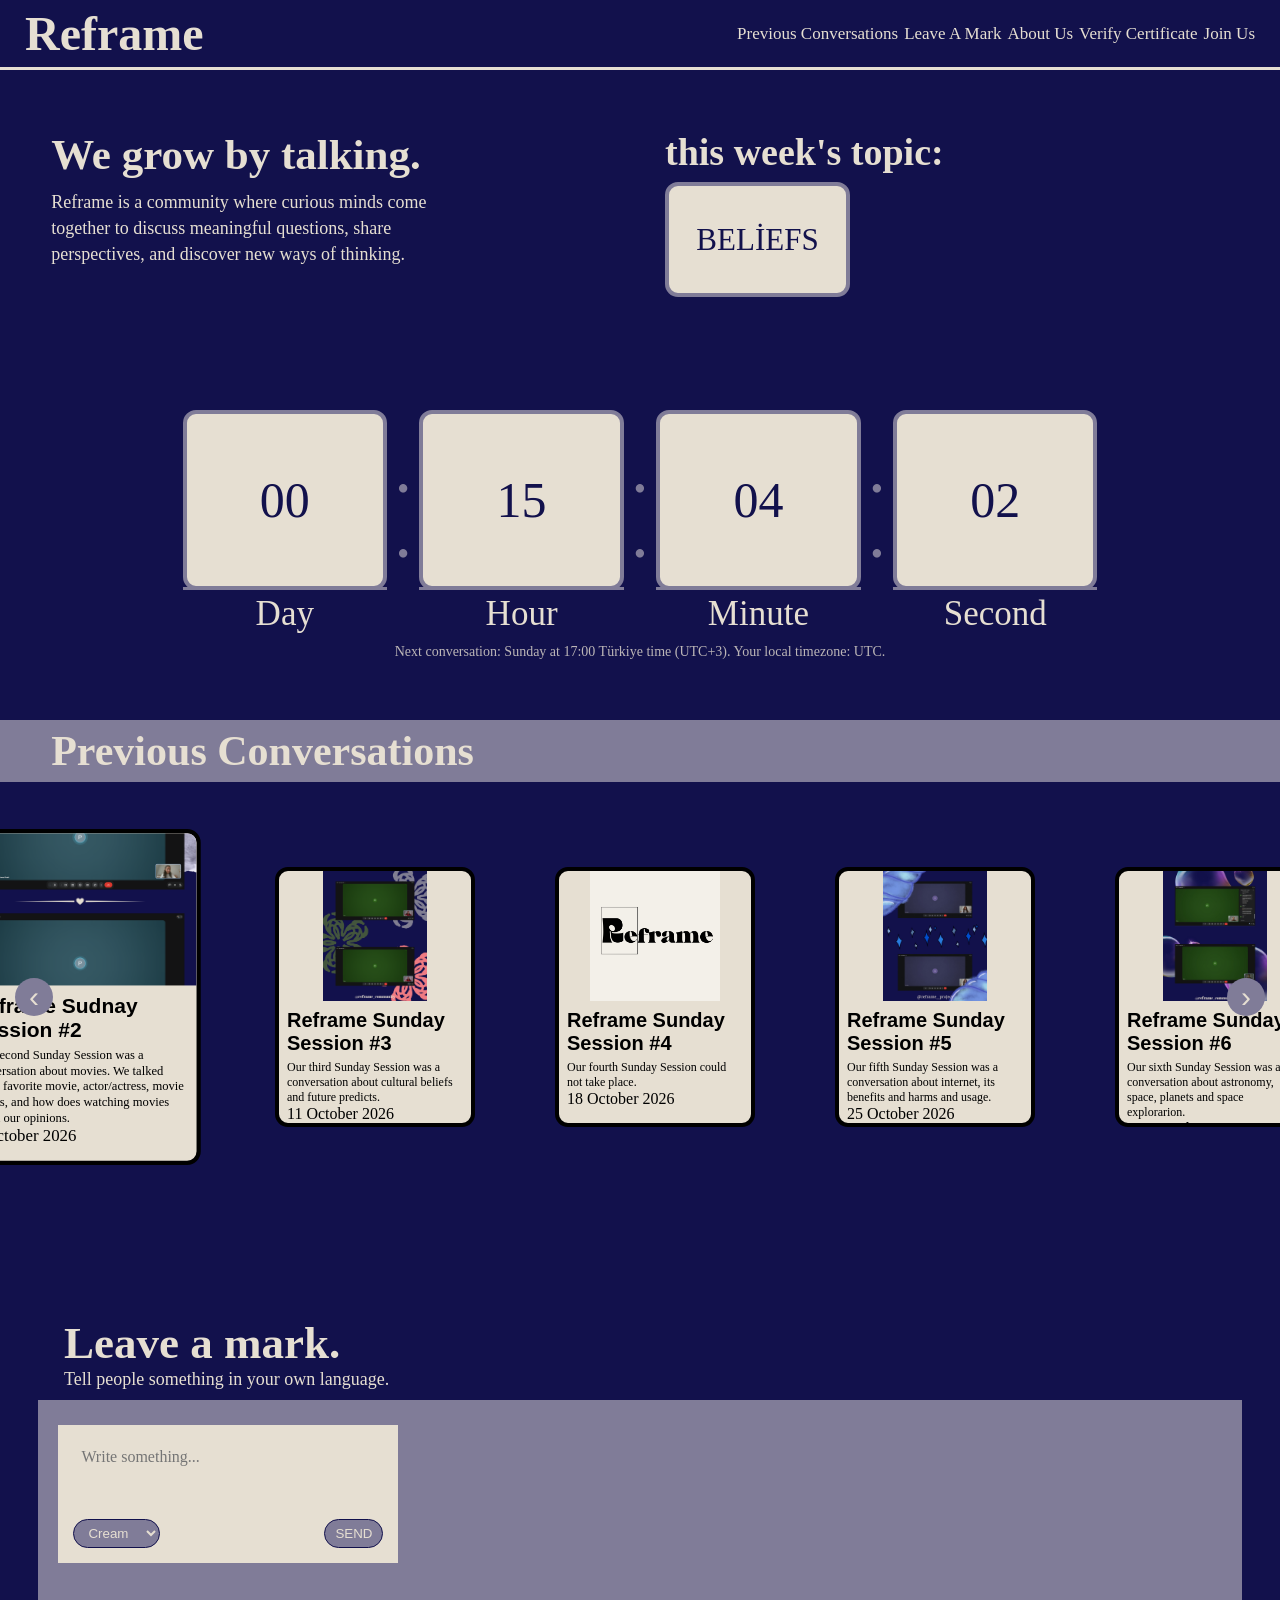
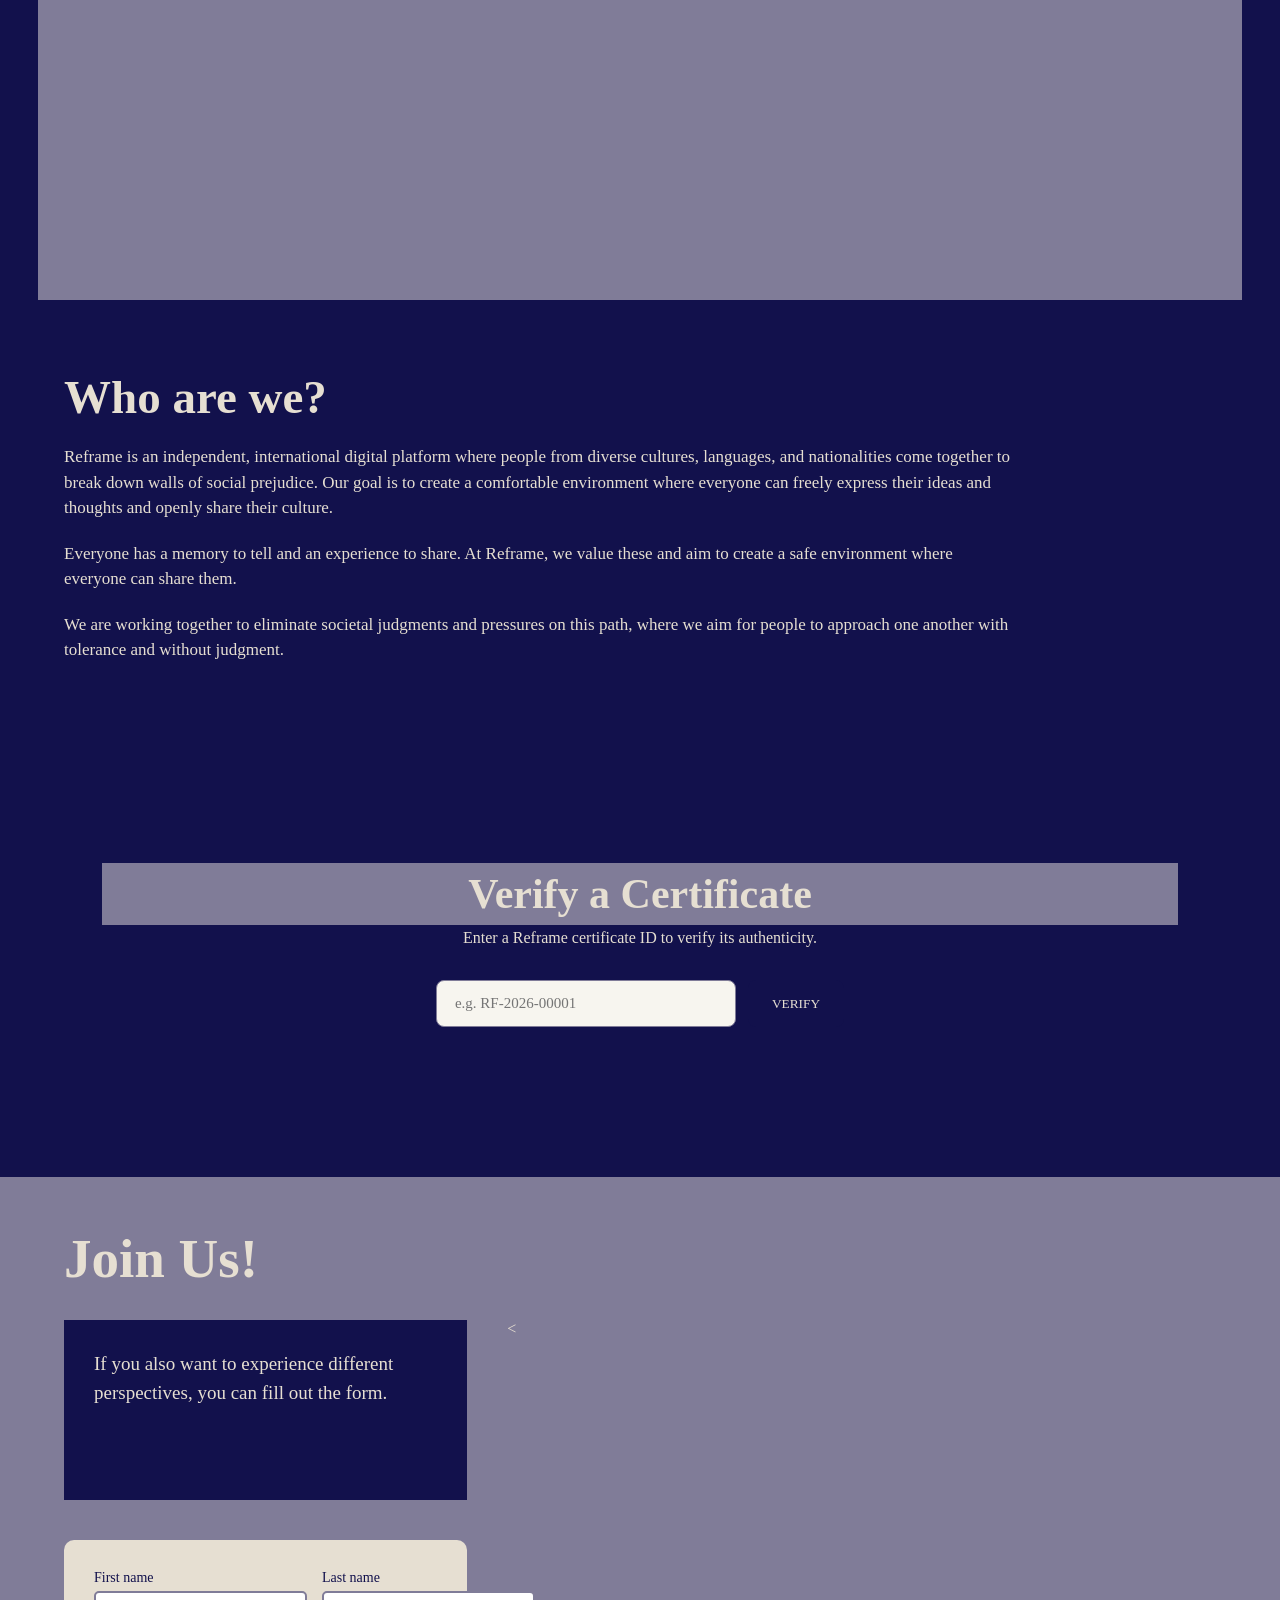
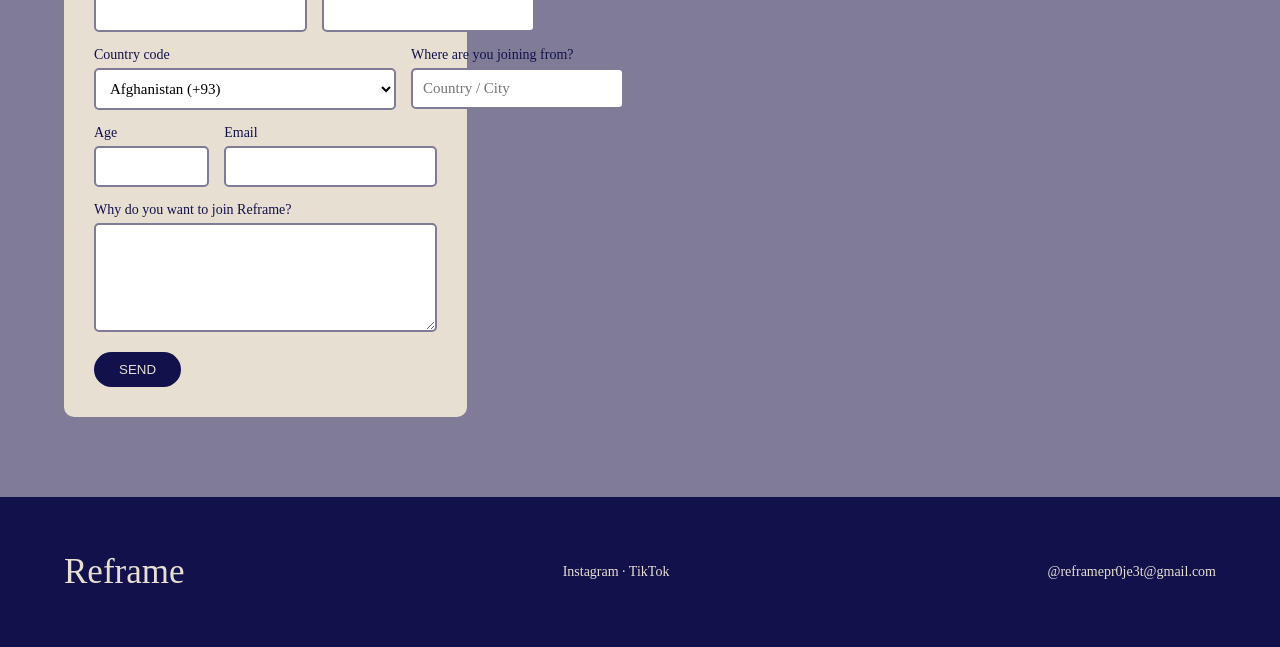
==== commit 3feab667: "Update index.html" ====
--- a/index.html
+++ b/index.html
@@ -96,7 +96,7 @@
                 <h2>this week's topic:</h2>
 
                 <div class="topic-card">
-                    <span>ANIMALS</span>
+                    <span>BELİEFS</span>
                 </div>
             </div>
 
@@ -250,6 +250,19 @@
                         </div>
                     </article>
 
+
+
+                     <article class="conversation-card">
+                        <img src="images/seven.png" alt="Reframe Sunday Session #7">
+                        <div class="card-content">
+                            <h3>Reframe Sunday Session #7</h3>
+                            <p>
+                               Our seventh Sunday Session was a conversation about animals,
+                               animal species, their life styles, and future prediction.
+                            </p>
+                            <span>8 November 2026</span>
+                        </div>
+                    </article>
                 </div>
 
                 <button class="carousel-button next-button">
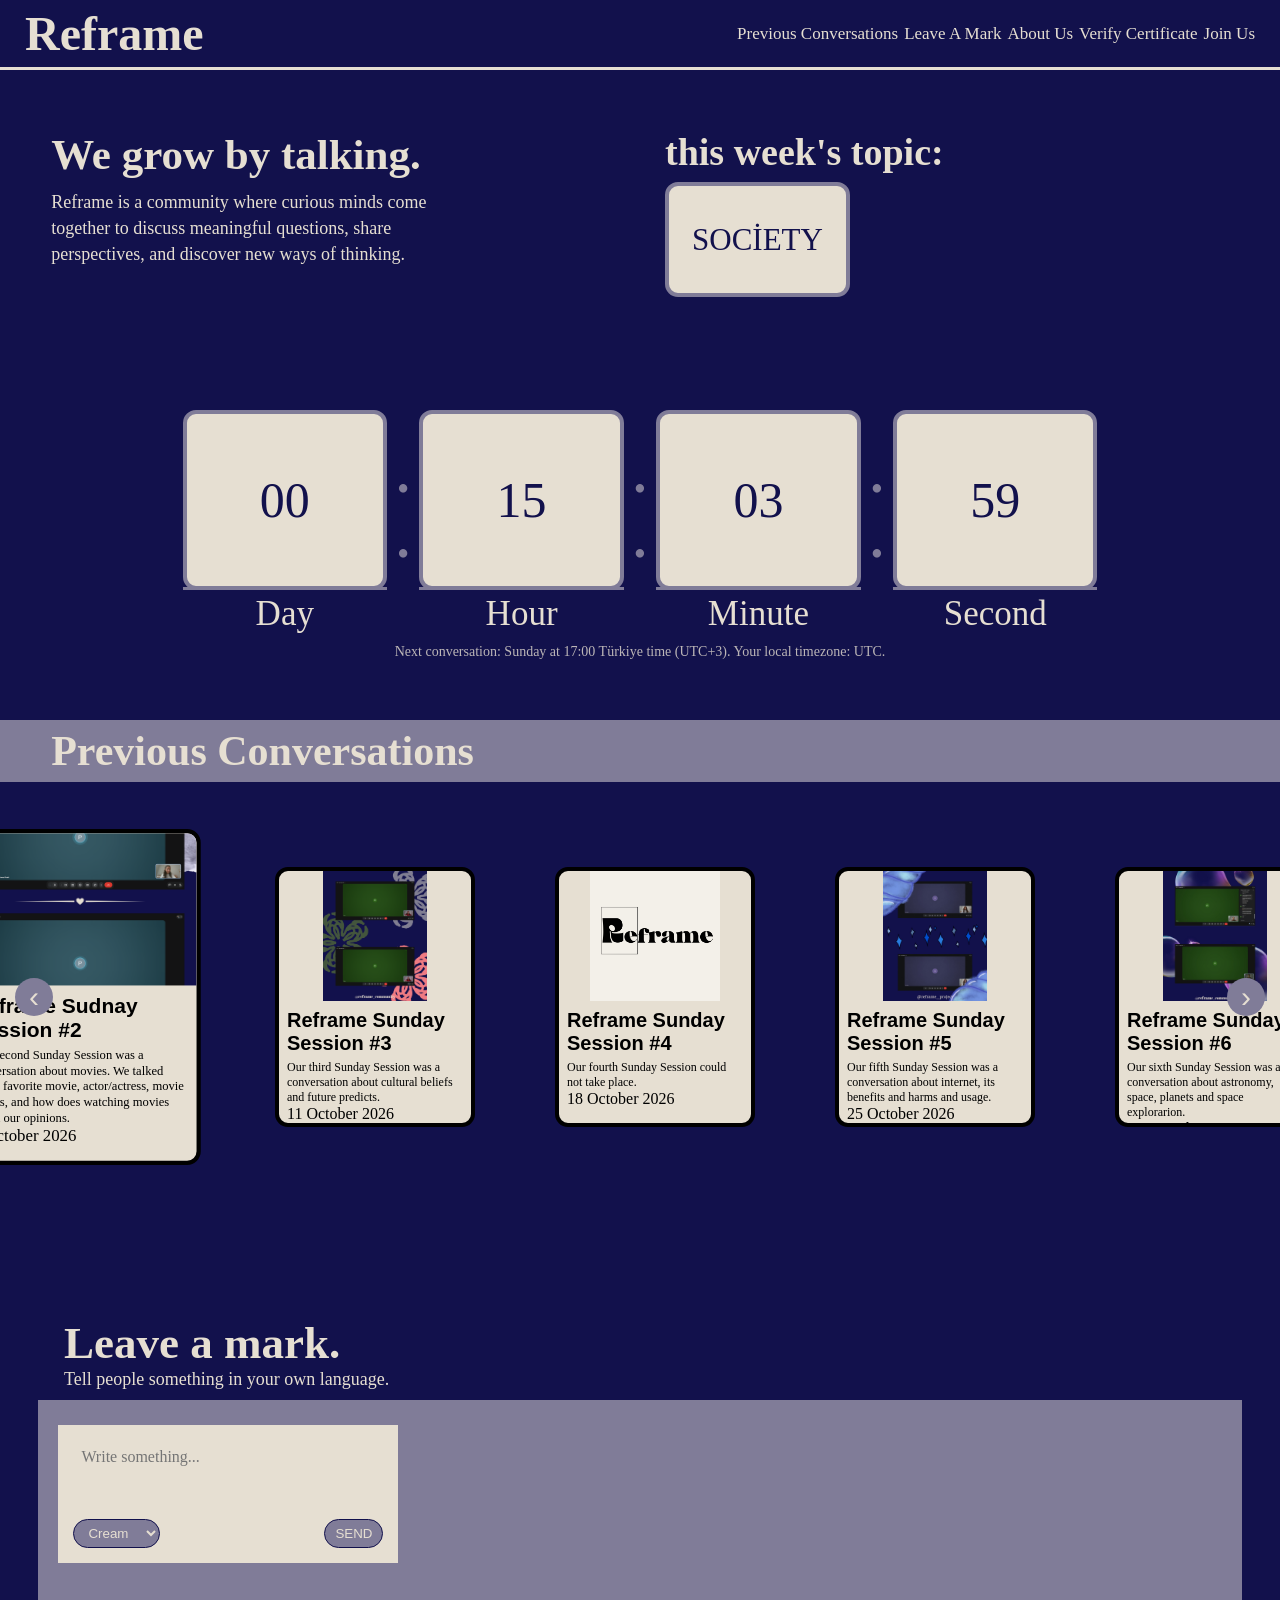
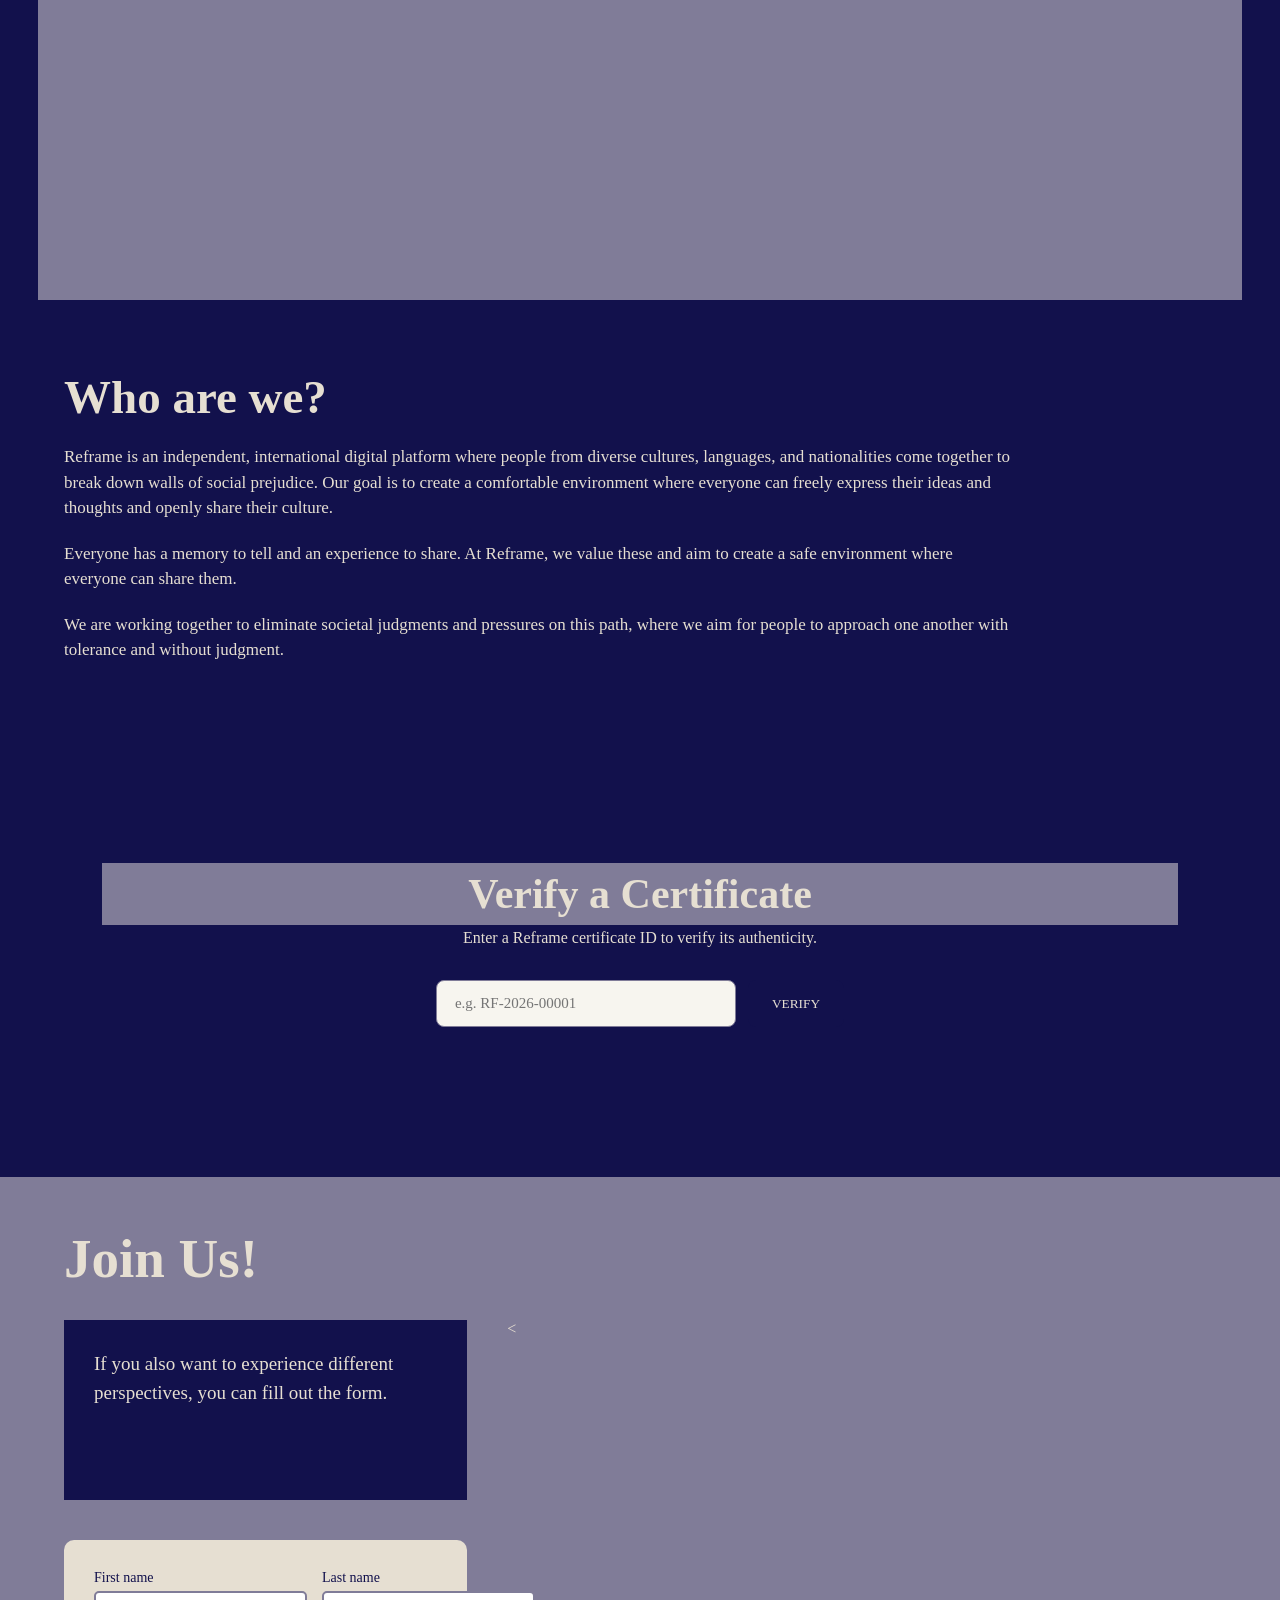
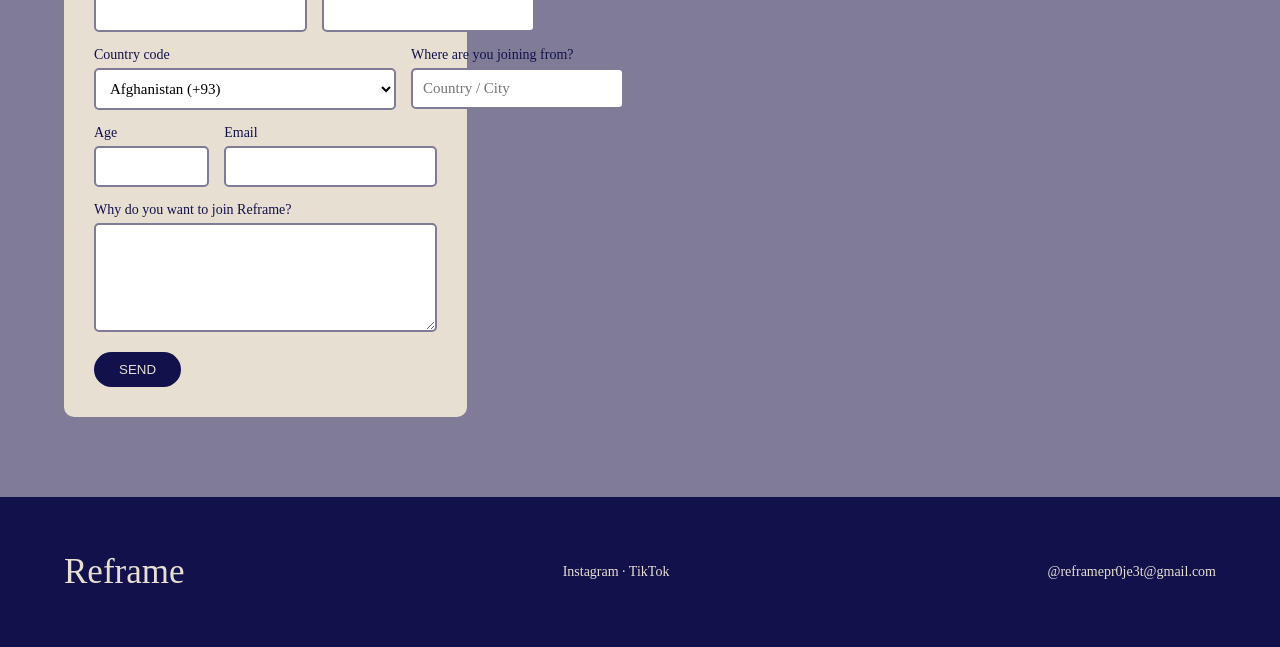
==== commit 38641b21: "Update print statement from 'Hello' to 'Goodbye'" ====
--- a/index.html
+++ b/index.html
@@ -96,7 +96,7 @@
                 <h2>this week's topic:</h2>
 
                 <div class="topic-card">
-                    <span>BELİEFS</span>
+                    <span>SOCİETY</span>
                 </div>
             </div>
 
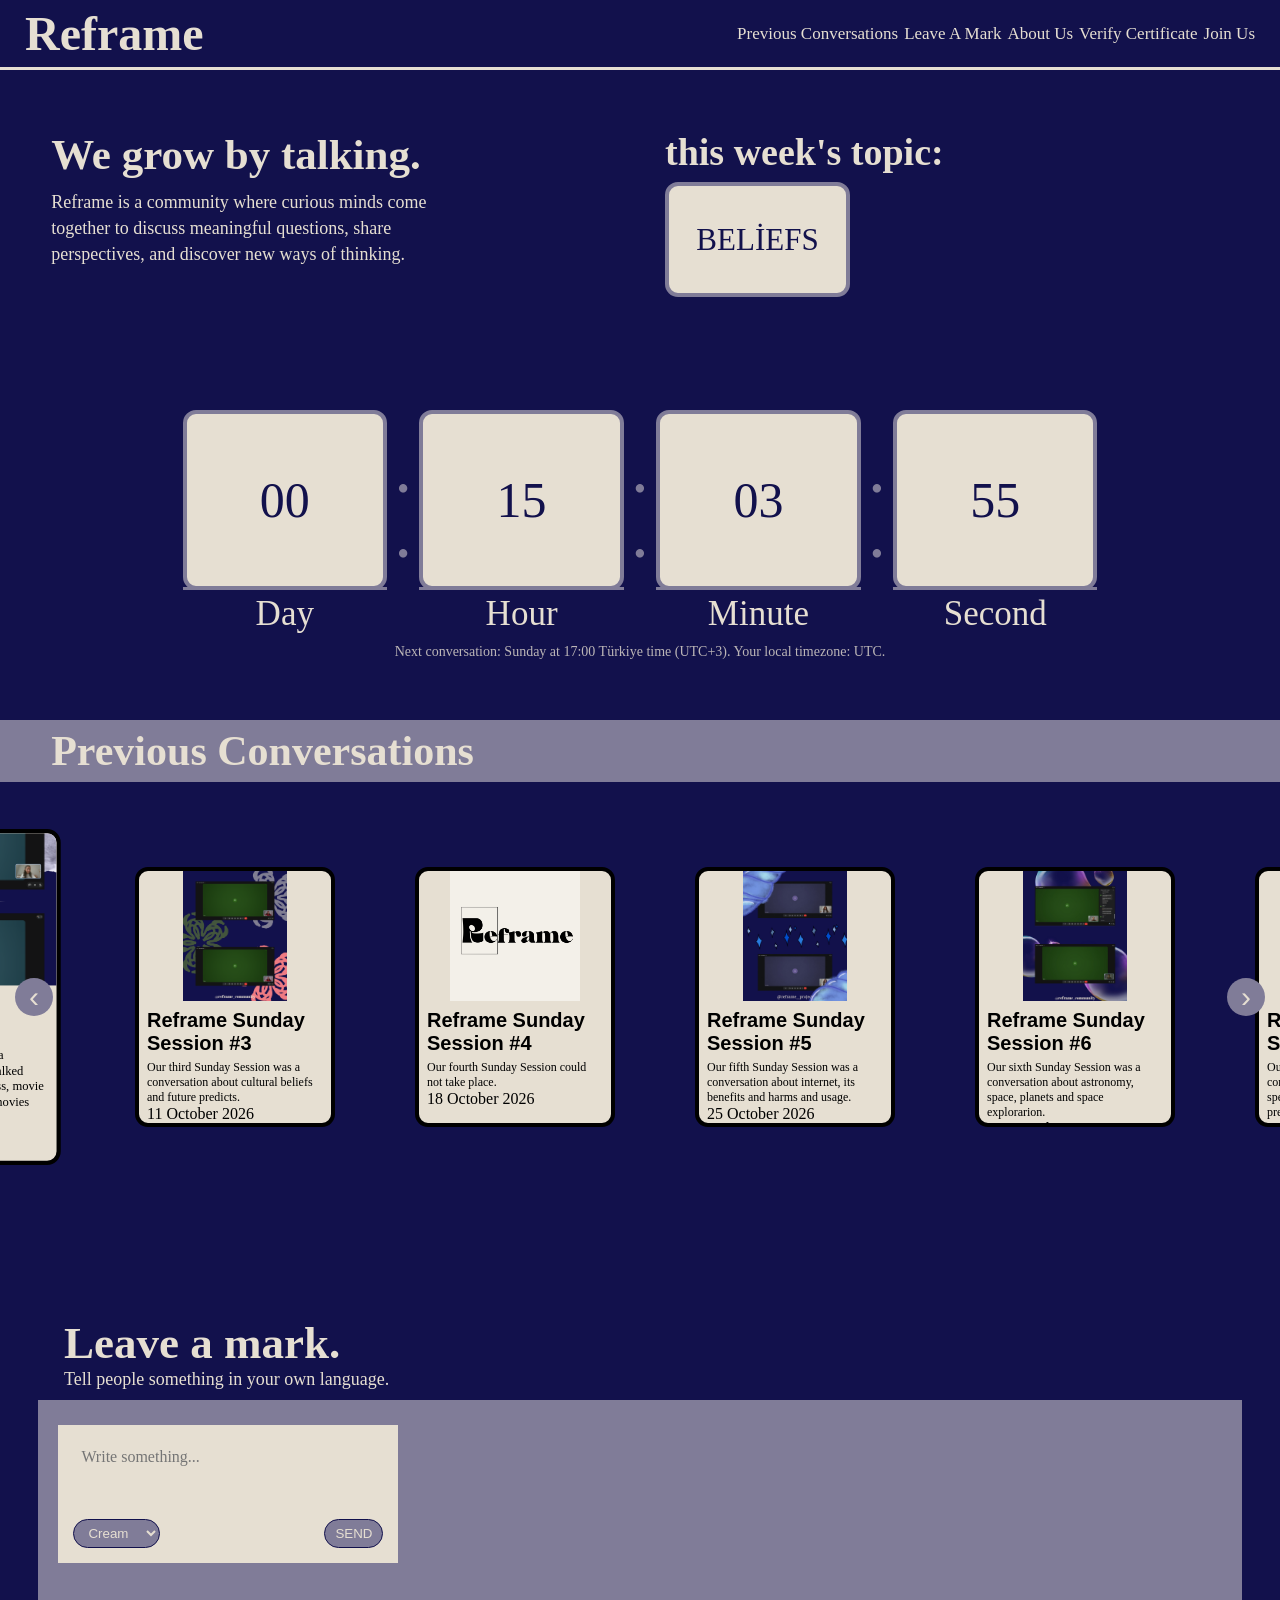
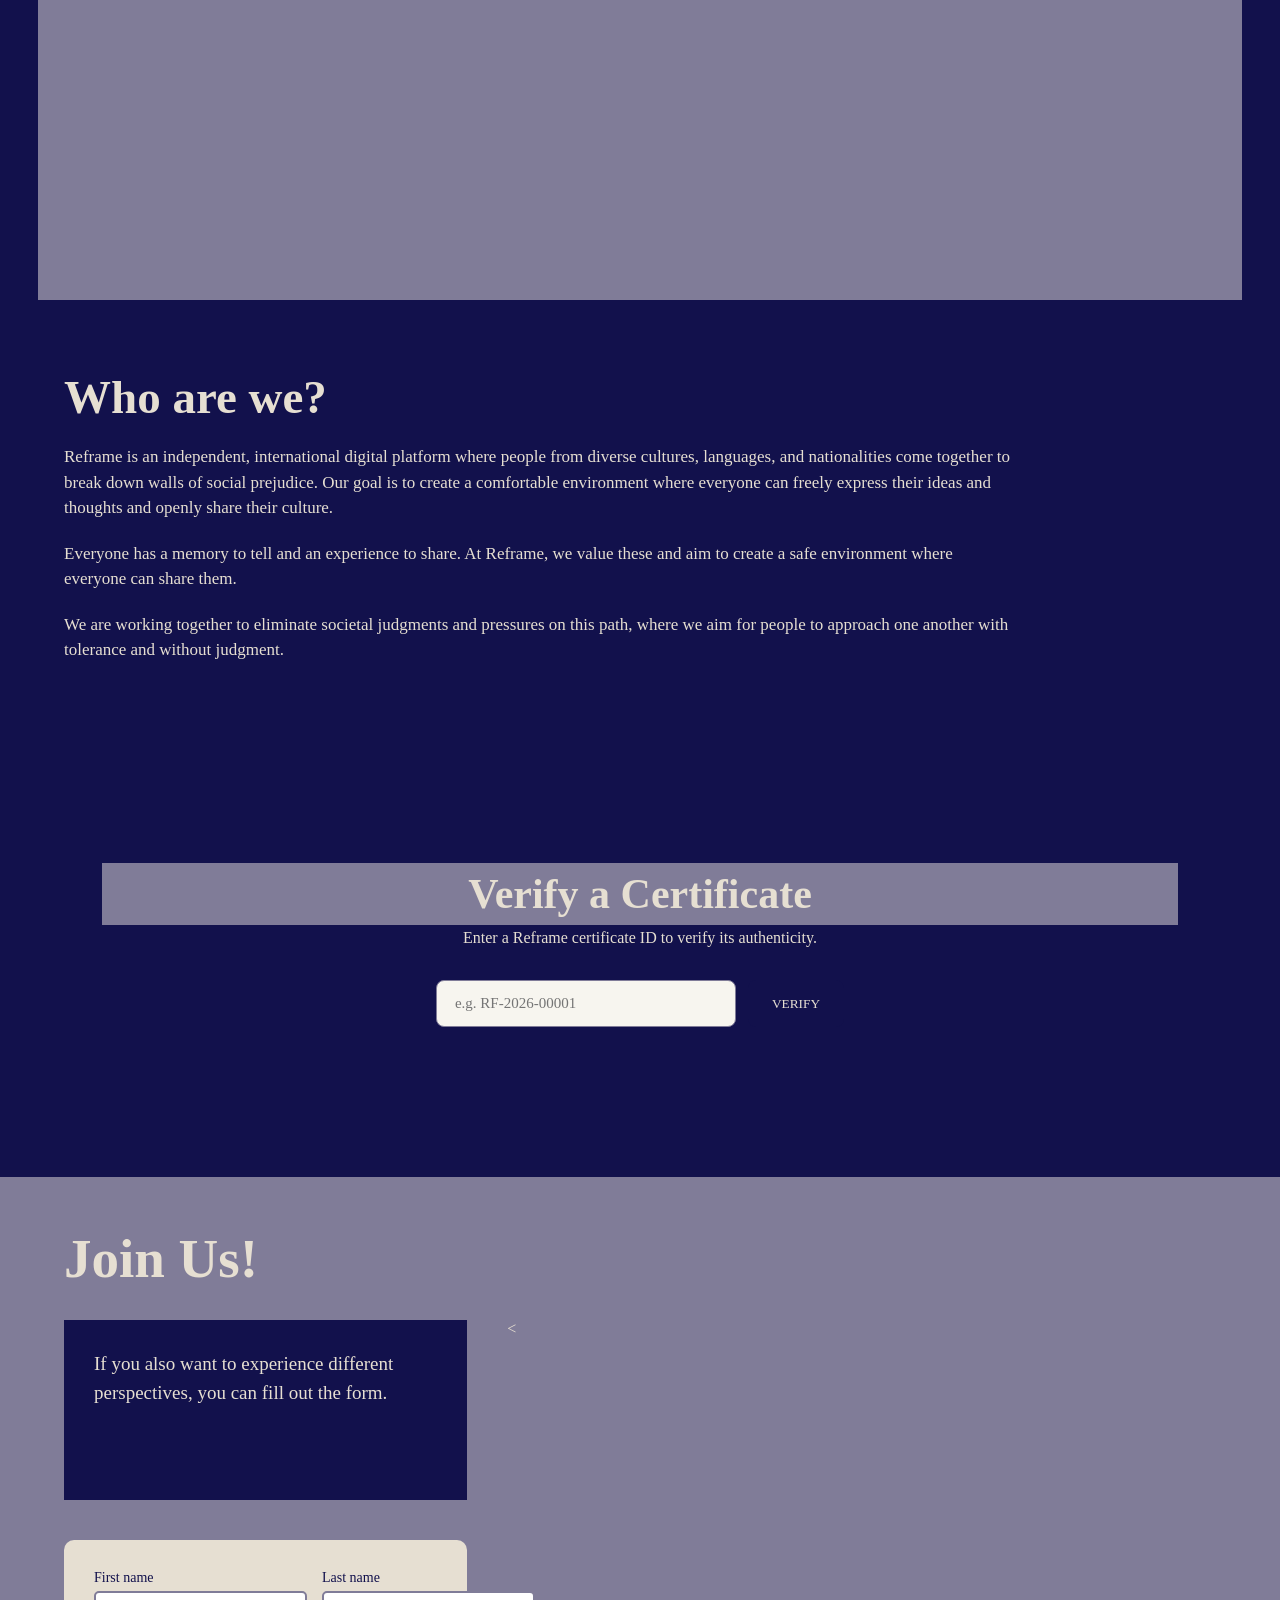
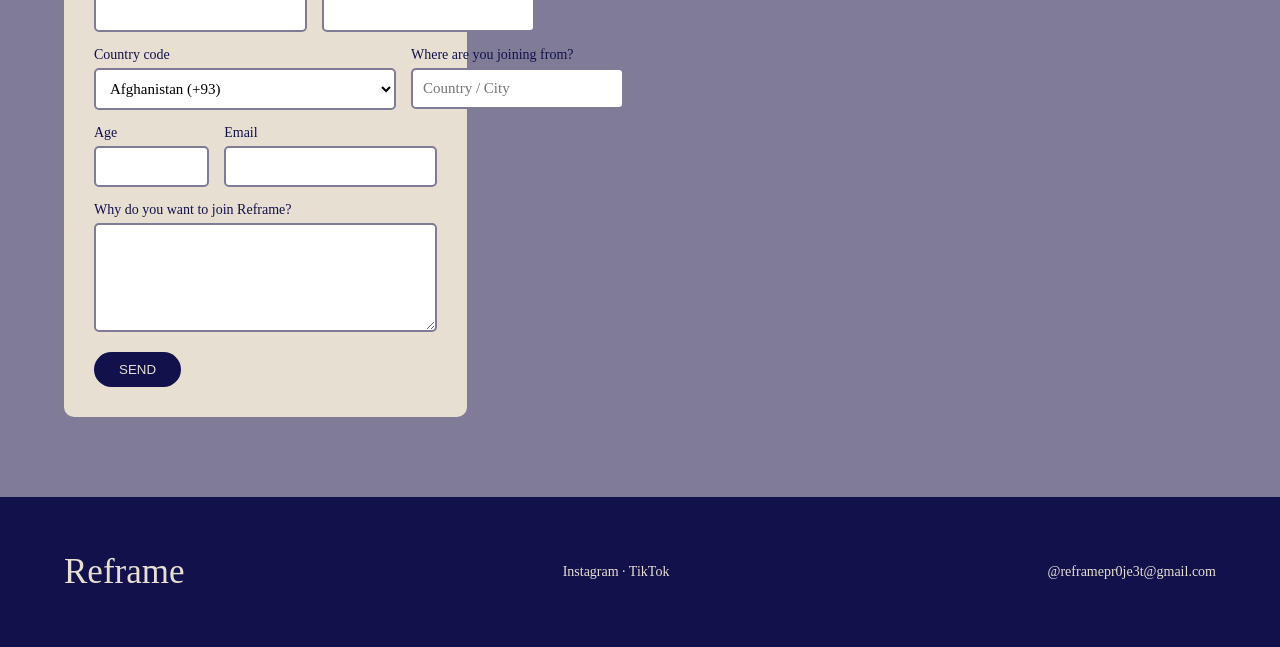
==== commit 8709cca8: "Update fmt.Println message from 'Hello' to 'Goodbye'" ====
--- a/index.html
+++ b/index.html
@@ -96,7 +96,7 @@
                 <h2>this week's topic:</h2>
 
                 <div class="topic-card">
-                    <span>SOCİETY</span>
+                    <span>BELİEFS</span>
                 </div>
             </div>
 
@@ -261,6 +261,19 @@
                                animal species, their life styles, and future prediction.
                             </p>
                             <span>8 November 2026</span>
+                        </div>
+                    </article>
+
+
+                    <article class="conversation-card">
+                        <img src="images/sekiz.png alt="Reframe Sunday Session #8">
+                        <div class="card-content">
+                            <h3>Reframe Sunday Session #8</h3>
+                            <p>
+                               Our eighth Sunday Session was a conversation about society,
+                               relationships, life styles, and comparation between past and future.
+                            </p>
+                            <span>15 November 2026</span>
                         </div>
                     </article>
                 </div>
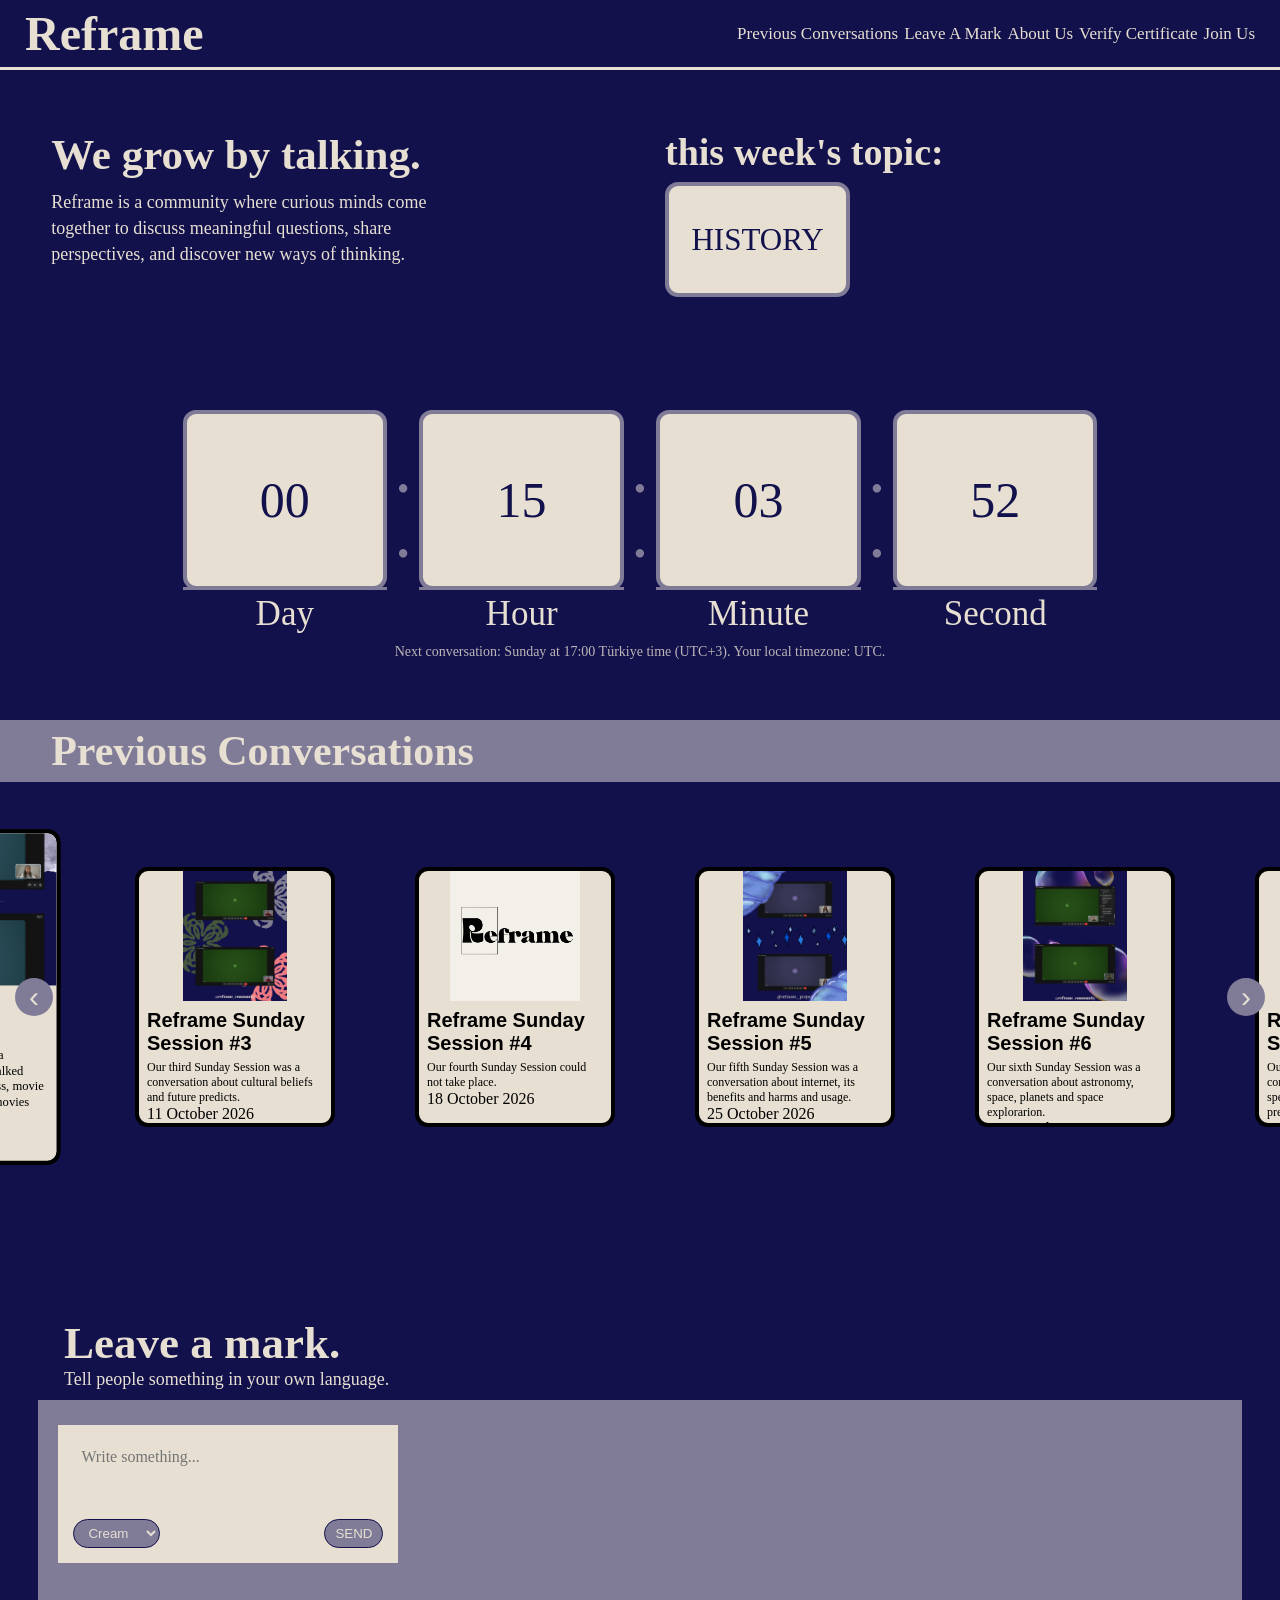
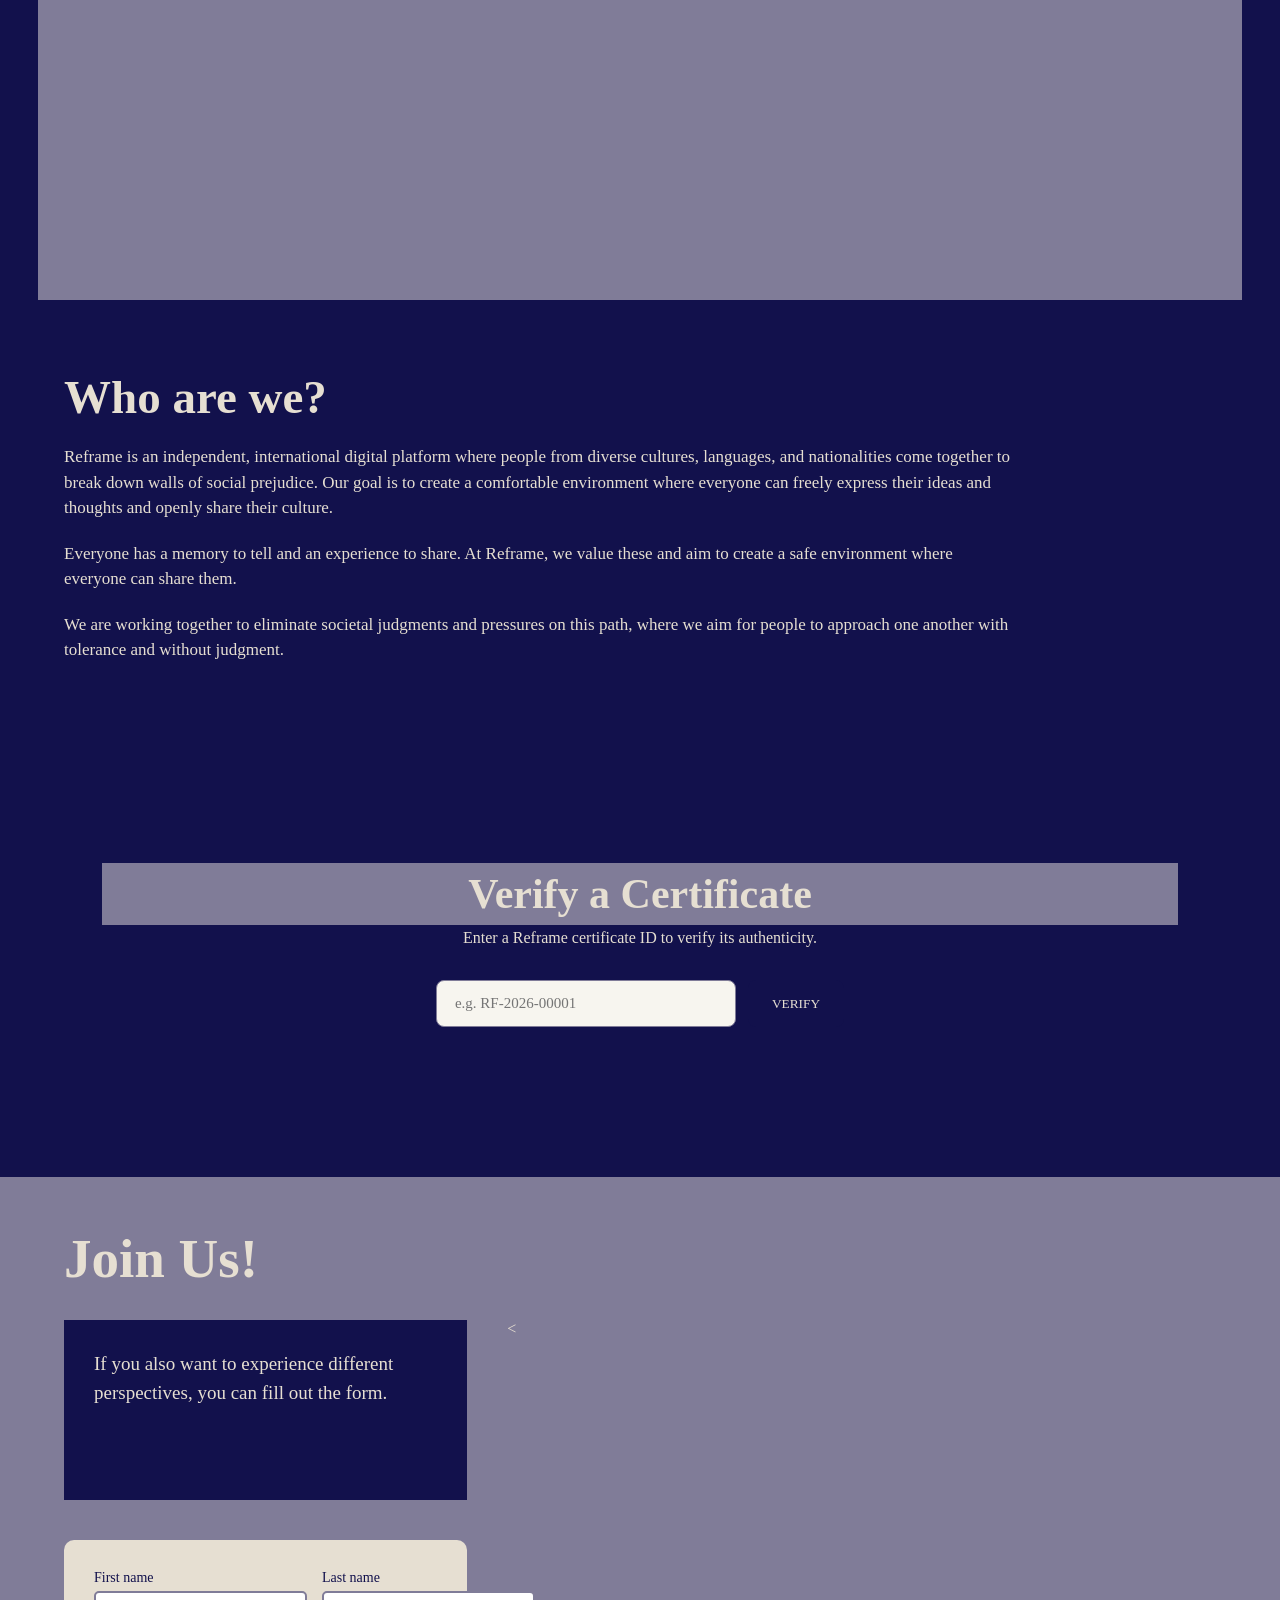
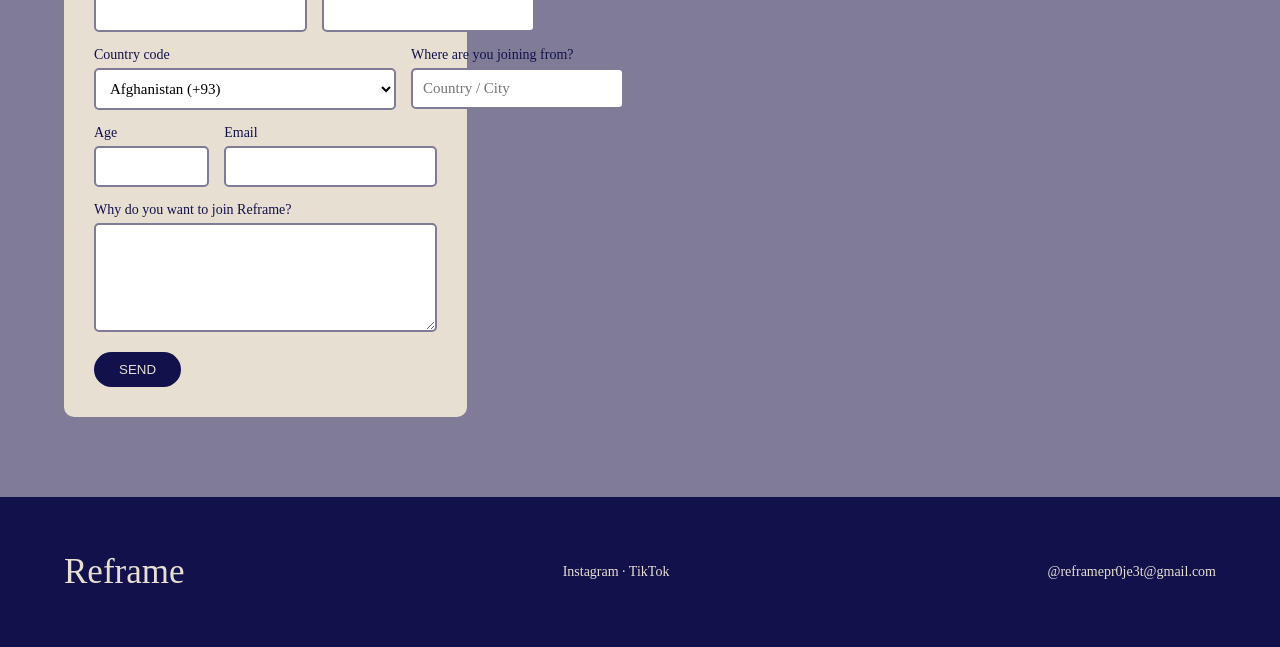
==== commit 3b54a577: "Change greeting from 'Hello' to 'Goodbye'" ====
--- a/index.html
+++ b/index.html
@@ -96,7 +96,7 @@
                 <h2>this week's topic:</h2>
 
                 <div class="topic-card">
-                    <span>BELİEFS</span>
+                    <span>HISTORY</span>
                 </div>
             </div>
 
